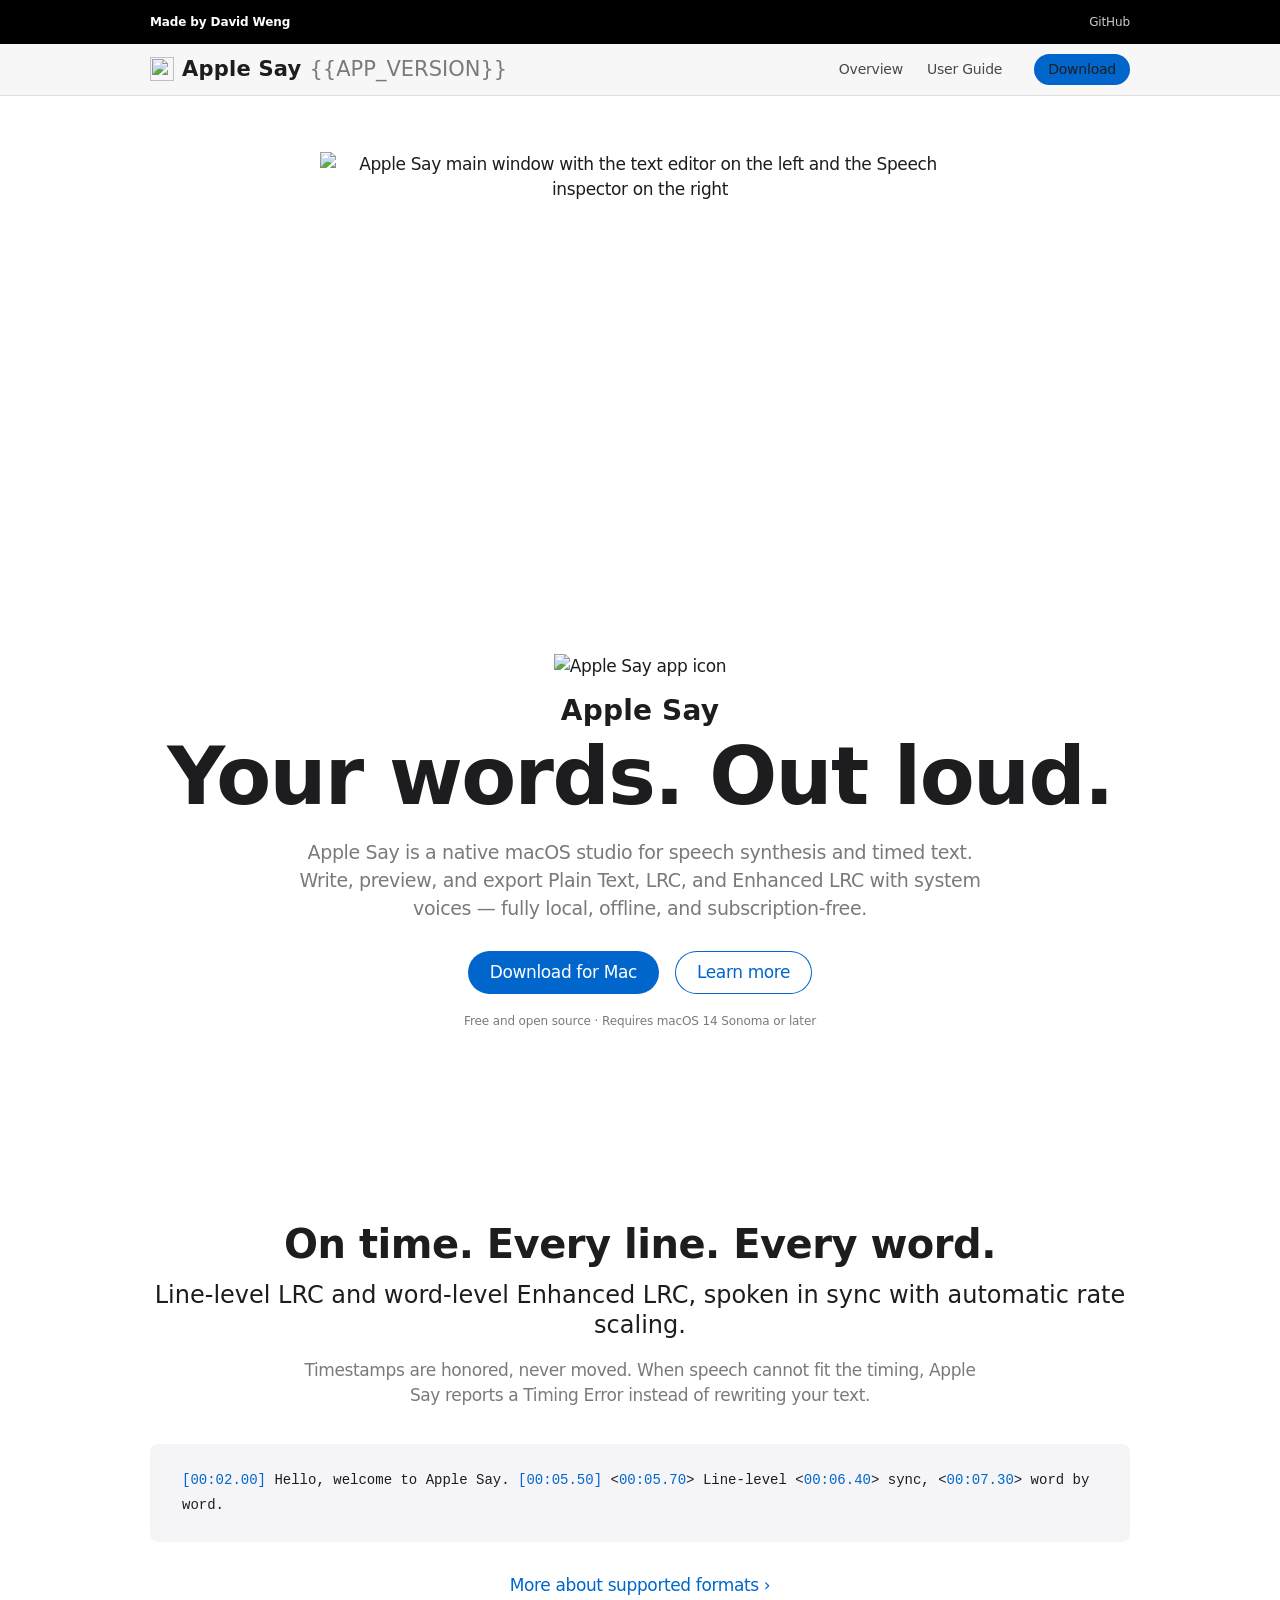
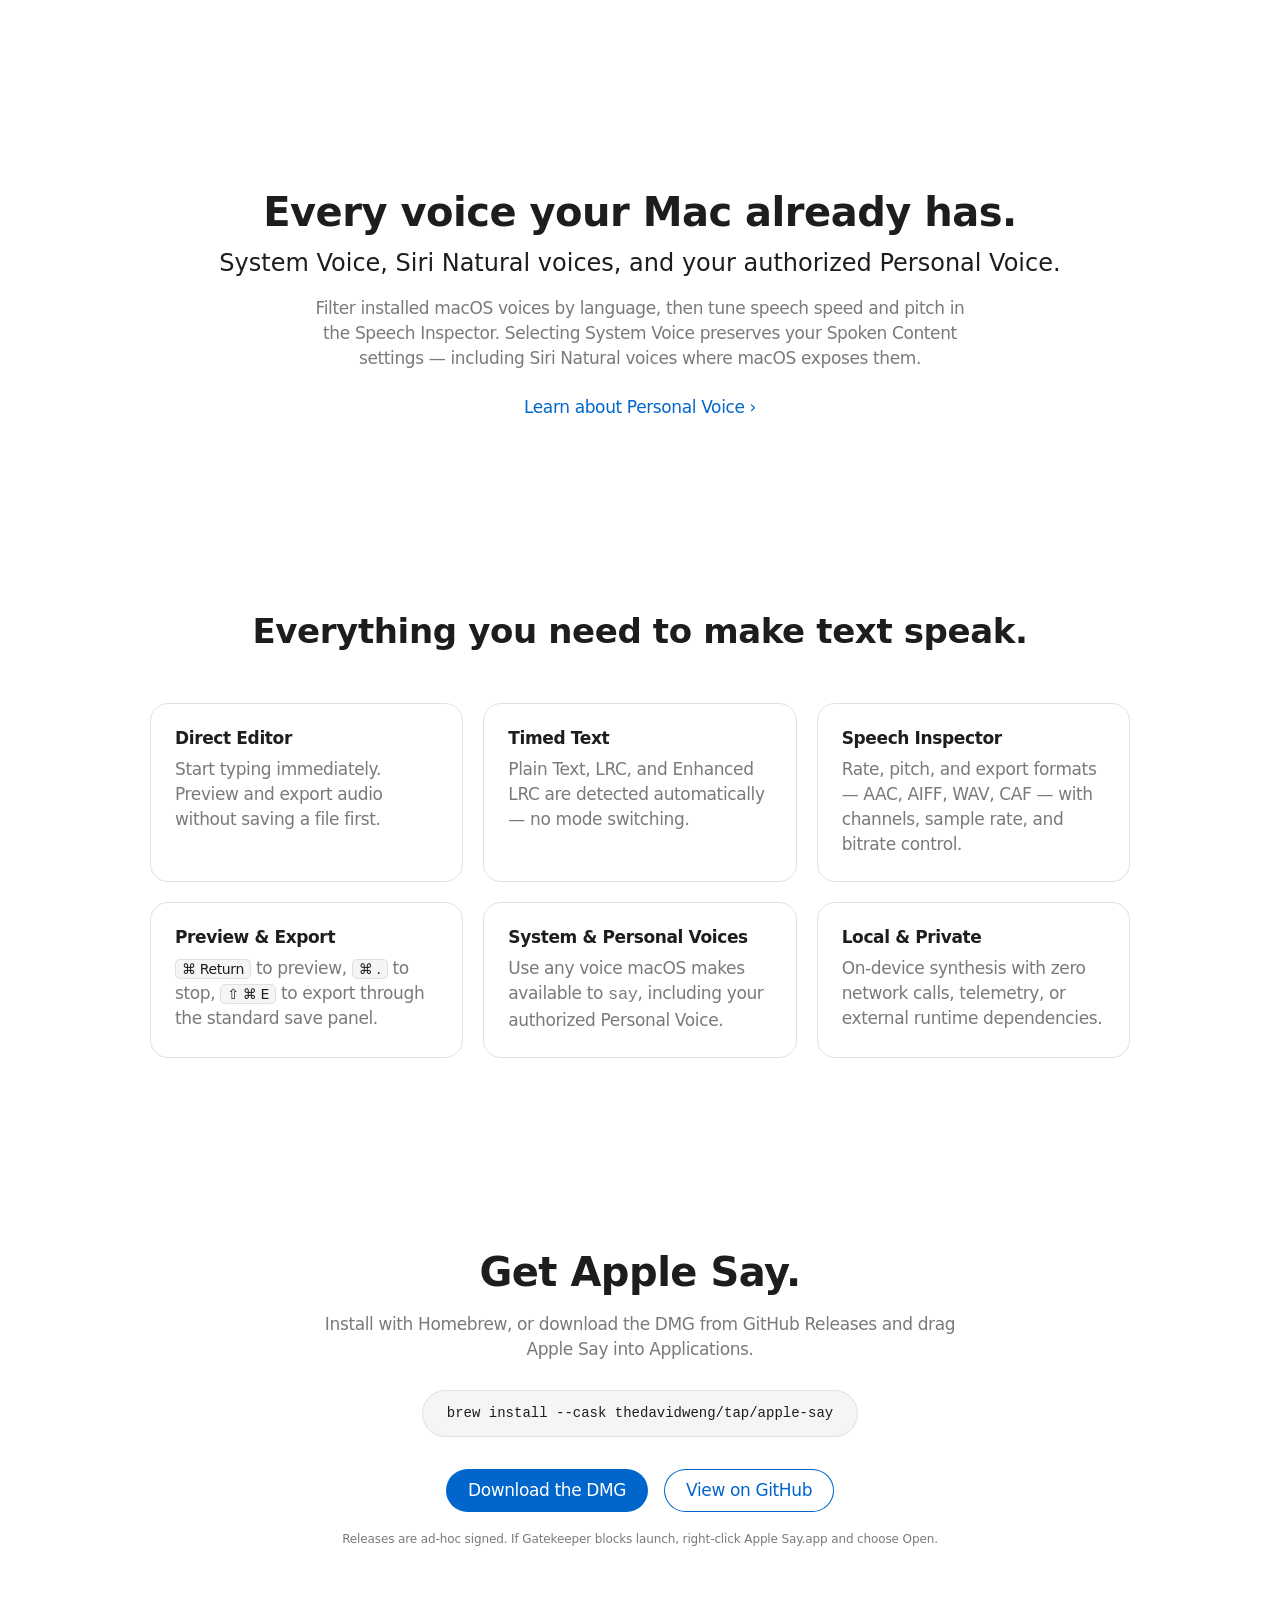
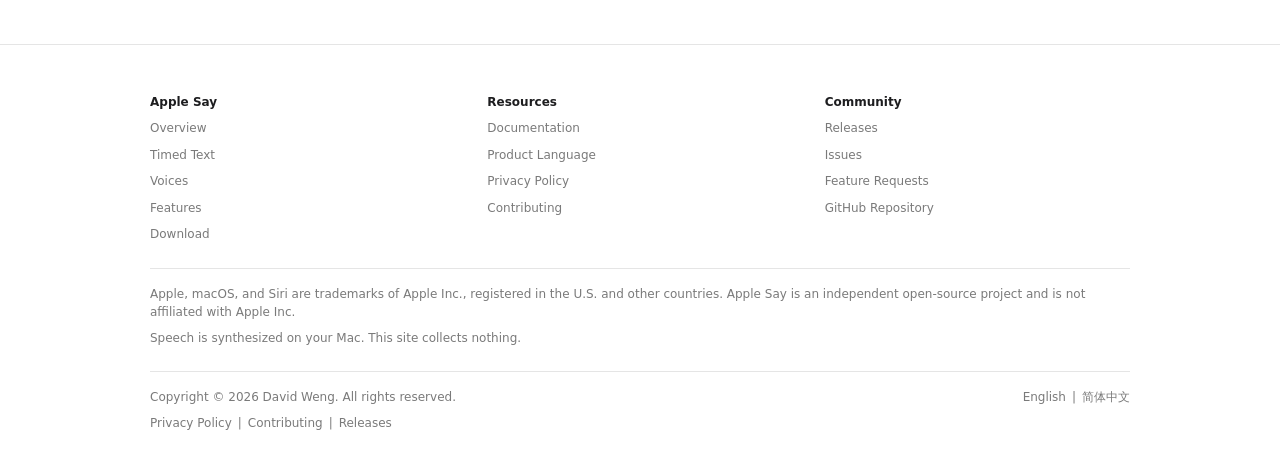
==== site/index.html @ d8e5eadc "docs: refine page title punctuation Use Apple-style hyphens in browser and Open Graph titles.  Co-au" ====
<!DOCTYPE html>
<html lang="en">
<head>
<meta charset="utf-8" />
<meta name="viewport" content="width=device-width, initial-scale=1" />
<title>Apple Say - Your words. Out loud.</title>
<meta name="description" content="Apple Say is a native macOS studio for speech synthesis and timed text. Write, preview, and export Plain Text, LRC, and Enhanced LRC with system voices — fully local, offline, and subscription-free." />
<meta name="color-scheme" content="light dark" />
<link rel="icon" type="image/png" href="assets/favicon.png" />
<link rel="stylesheet" href="assets/site.css" />
<link rel="canonical" href="https://thedavidweng.github.io/apple-say/" />
<link rel="alternate" hreflang="en" href="https://thedavidweng.github.io/apple-say/" />
<link rel="alternate" hreflang="zh-Hans" href="https://thedavidweng.github.io/apple-say/zh/" />
<link rel="alternate" hreflang="x-default" href="https://thedavidweng.github.io/apple-say/" />
<meta property="og:type" content="website" />
<meta property="og:title" content="Apple Say - Your words. Out loud." />
<meta property="og:description" content="A native macOS studio for speech synthesis and timed text. Fully local, offline, and subscription-free." />
<meta property="og:url" content="https://thedavidweng.github.io/apple-say/" />
<meta property="og:image" content="https://thedavidweng.github.io/apple-say/assets/screenshot.webp" />
<meta name="twitter:card" content="summary_large_image" />
</head>
<body>

<!-- Language banner: revealed by site.js when browser language ≠ page language -->
<div id="lang-banner" hidden>
  <p>此页面提供简体中文版本。</p>
  <a id="lang-switch" class="banner-cta" href="zh/">切换到简体中文</a>
  <button id="lang-dismiss" class="banner-close" aria-label="Dismiss language suggestion">✕</button>
</div>

<!-- Global nav -->
<header class="global-nav">
  <div class="wrap">
    <a class="wordmark" href="https://github.com/thedavidweng">Made by David Weng</a>
    <span class="spacer"></span>
    <a href="https://github.com/thedavidweng/apple-say">GitHub</a>
  </div>
</header>

<!-- Sub nav -->
<div class="sub-nav">
  <div class="wrap">
    <a class="name" href="#overview"><img src="assets/icon.webp" width="24" height="24" alt="" />Apple Say <span class="ver">{{APP_VERSION}}</span></a>
    <nav aria-label="Section">
      <a href="#overview">Overview</a>
      <a href="https://github.com/thedavidweng/apple-say#readme">User Guide</a>
      <a class="btn btn-primary btn-sm" href="#download">Download</a>
    </nav>
  </div>
</div>

<!-- Hero -->
<section class="hero" id="overview">
  <img class="hero-shot" src="assets/screenshot.webp" width="2138" height="1544" fetchpriority="high"
       alt="Apple Say main window with the text editor on the left and the Speech inspector on the right" />
  <div class="hero-meta">
    <img class="hero-icon" src="assets/icon.webp" width="128" height="128" alt="Apple Say app icon" />
    <p class="hero-name">Apple Say</p>
    <h1 class="mega">Your words. Out&nbsp;loud.</h1>
    <p class="hero-desc">Apple Say is a native macOS studio for speech synthesis and timed text. Write, preview, and export Plain Text, LRC, and Enhanced LRC with system voices — fully local, offline, and subscription-free.</p>
    <div class="cta-row">
      <a class="btn btn-primary" href="https://github.com/thedavidweng/apple-say/releases/latest">Download for Mac</a>
      <a class="btn btn-ghost" href="https://github.com/thedavidweng/apple-say#readme">Learn more</a>
    </div>
    <p class="fine-print muted">Free and open source · Requires macOS 14 Sonoma or later</p>
  </div>
</section>

<!-- Timed Text -->
<section class="section" id="timed-text">
  <div class="inner">
    <h2 class="display-lg">On time. Every line. Every&nbsp;word.</h2>
    <p class="lead">Line-level LRC and word-level Enhanced LRC, spoken in sync with automatic rate scaling.</p>
    <p class="copy">Timestamps are honored, never moved. When speech cannot fit the timing, Apple Say reports a Timing Error instead of rewriting your text.</p>
    <div class="code-block" aria-label="Enhanced LRC example"><span class="t">[00:02.00]</span> Hello, welcome to Apple Say.
<span class="t">[00:05.50]</span> &lt;<span class="t">00:05.70</span>&gt; Line-level &lt;<span class="t">00:06.40</span>&gt; sync, &lt;<span class="t">00:07.30</span>&gt; word by word.</div>
    <p class="more chevron"><a href="https://github.com/thedavidweng/apple-say#supported-formats">More about supported formats</a></p>
  </div>
</section>

<!-- Voices -->
<section class="section" id="voices">
  <div class="inner">
    <h2 class="display-lg">Every voice your Mac already&nbsp;has.</h2>
    <p class="lead">System Voice, Siri Natural voices, and your authorized Personal Voice.</p>
    <p class="copy">Filter installed macOS voices by language, then tune speech speed and pitch in the Speech Inspector. Selecting System Voice preserves your Spoken Content settings — including Siri Natural voices where macOS exposes them.</p>
    <p class="more chevron"><a href="https://github.com/thedavidweng/apple-say/blob/main/docs/personal-voice.md">Learn about Personal Voice</a></p>
  </div>
</section>

<!-- Features -->
<section class="section" id="features">
  <div class="inner">
    <h2 class="display-md">Everything you need to make text&nbsp;speak.</h2>
    <div class="grid">
      <div class="card">
        <h3>Direct Editor</h3>
        <p>Start typing immediately. Preview and export audio without saving a file first.</p>
      </div>
      <div class="card">
        <h3>Timed Text</h3>
        <p>Plain Text, LRC, and Enhanced LRC are detected automatically — no mode switching.</p>
      </div>
      <div class="card">
        <h3>Speech Inspector</h3>
        <p>Rate, pitch, and export formats — AAC, AIFF, WAV, CAF — with channels, sample rate, and bitrate control.</p>
      </div>
      <div class="card">
        <h3>Preview &amp; Export</h3>
        <p><kbd>⌘ Return</kbd> to preview, <kbd>⌘ .</kbd> to stop, <kbd>⇧ ⌘ E</kbd> to export through the standard save panel.</p>
      </div>
      <div class="card">
        <h3>System &amp; Personal Voices</h3>
        <p>Use any voice macOS makes available to <span style="font-family:var(--font-mono)">say</span>, including your authorized Personal Voice.</p>
      </div>
      <div class="card">
        <h3>Local &amp; Private</h3>
        <p>On-device synthesis with zero network calls, telemetry, or external runtime dependencies.</p>
      </div>
    </div>
  </div>
</section>

<!-- Download -->
<section class="section" id="download">
  <div class="inner">
    <h2 class="display-lg">Get Apple Say.</h2>
    <p class="copy">Install with Homebrew, or download the DMG from GitHub Releases and drag Apple Say into Applications.</p>
    <p><code class="brew">brew install --cask thedavidweng/tap/apple-say</code></p>
    <div class="cta-row" style="margin-top:32px">
      <a class="btn btn-primary" href="https://github.com/thedavidweng/apple-say/releases/latest">Download the DMG</a>
      <a class="btn btn-ghost" href="https://github.com/thedavidweng/apple-say">View on GitHub</a>
    </div>
    <p class="fine-print muted" style="margin-top:18px">Releases are ad-hoc signed. If Gatekeeper blocks launch, right-click Apple Say.app and choose Open.</p>
  </div>
</section>

<!-- Footer -->
<footer>
  <div class="cols">
    <div>
      <h4>Apple Say</h4>
      <ul>
        <li><a href="#overview">Overview</a></li>
        <li><a href="#timed-text">Timed Text</a></li>
        <li><a href="#voices">Voices</a></li>
        <li><a href="#features">Features</a></li>
        <li><a href="#download">Download</a></li>
      </ul>
    </div>
    <div>
      <h4>Resources</h4>
      <ul>
        <li><a href="https://github.com/thedavidweng/apple-say#readme">Documentation</a></li>
        <li><a href="https://github.com/thedavidweng/apple-say/blob/main/CONTEXT.md">Product Language</a></li>
        <li><a href="https://github.com/thedavidweng/apple-say/blob/main/PRIVACY.md">Privacy Policy</a></li>
        <li><a href="https://github.com/thedavidweng/apple-say/blob/main/CONTRIBUTING.md">Contributing</a></li>
      </ul>
    </div>
    <div>
      <h4>Community</h4>
      <ul>
        <li><a href="https://github.com/thedavidweng/apple-say/releases">Releases</a></li>
        <li><a href="https://github.com/thedavidweng/apple-say/issues">Issues</a></li>
        <li><a href="https://github.com/thedavidweng/apple-say/issues/new">Feature Requests</a></li>
        <li><a href="https://github.com/thedavidweng/apple-say">GitHub Repository</a></li>
      </ul>
    </div>
  </div>
  <div class="meta">
    <p>Apple, macOS, and Siri are trademarks of Apple Inc., registered in the U.S. and other countries. Apple Say is an independent open-source project and is not affiliated with Apple Inc.</p>
    <p>Speech is synthesized on your Mac. This site collects nothing.</p>
  </div>
  <div class="bottom">
    <div>
      <p>Copyright © 2026 David Weng. All rights reserved.</p>
      <p class="pipe"><a href="https://github.com/thedavidweng/apple-say/blob/main/PRIVACY.md">Privacy Policy</a>&ensp;|&ensp;<a href="https://github.com/thedavidweng/apple-say/blob/main/CONTRIBUTING.md">Contributing</a>&ensp;|&ensp;<a href="https://github.com/thedavidweng/apple-say/releases">Releases</a></p>
    </div>
    <p class="locale">English&ensp;|&ensp;<a href="zh/">简体中文</a></p>
  </div>
</footer>

<script src="assets/site.js"></script>
</body>
</html>
---- site/assets/site.css ----
/* ——— Apple Say site — tokens from design.md, semantic vars flip with color scheme ——— */
:root {
  --blue: #0066cc;
  --blue-focus: #0071e3;
  --bg: #ffffff;
  --fg: #1d1d1f;
  --fg-secondary: #7a7a7a;
  --link: #0066cc;
  --hairline: rgba(0, 0, 0, 0.1);
  --card-bg: #ffffff;
  --card-border: #e0e0e0;
  --code-bg: #f5f5f7;
  --code-fg: #1d1d1f;
  --code-accent: #0066cc;
  --chip-bg: #f5f5f7;
  --chip-border: rgba(0, 0, 0, 0.08);
  --subnav-bg: rgba(245, 245, 247, 0.8);
  --kbd-bg: #f5f5f7;
  --font-display: "SF Pro Display", system-ui, -apple-system, BlinkMacSystemFont, sans-serif;
  --font-text: "SF Pro Text", system-ui, -apple-system, BlinkMacSystemFont, sans-serif;
  --font-mono: ui-monospace, "SF Mono", Menlo, monospace;
  color-scheme: light;
}
@media (prefers-color-scheme: dark) {
  :root {
    --bg: #000000;
    --fg: #ffffff;
    --fg-secondary: #cccccc;
    --link: #2997ff;
    --hairline: rgba(255, 255, 255, 0.2);
    --card-bg: #1d1d1f;
    --card-border: rgba(255, 255, 255, 0.12);
    --code-bg: #1d1d1f;
    --code-fg: #f5f5f7;
    --code-accent: #2997ff;
    --chip-bg: #1d1d1f;
    --chip-border: rgba(255, 255, 255, 0.16);
    --subnav-bg: rgba(0, 0, 0, 0.7);
    --kbd-bg: #333336;
    color-scheme: dark;
  }
}

* { margin: 0; padding: 0; box-sizing: border-box; }
html { scroll-behavior: smooth; }
body {
  font-family: var(--font-text);
  font-size: 17px; font-weight: 400; line-height: 1.47; letter-spacing: -0.374px;
  color: var(--fg);
  background: var(--bg);
  -webkit-font-smoothing: antialiased;
}
section { scroll-margin-top: 52px; }
html[lang="zh-Hans"] body, html[lang="zh-Hans"] h1, html[lang="zh-Hans"] h2,
html[lang="zh-Hans"] .hero-name, html[lang="zh-Hans"] .mega { letter-spacing: 0; }

/* ——— Language banner (always light, like apple.com region banner) ——— */
#lang-banner {
  background: #f5f5f7; color: #1d1d1f;
  font-size: 14px; line-height: 1.43; letter-spacing: -0.224px;
  padding: 12px 24px;
  display: flex; align-items: center; justify-content: center; gap: 20px; flex-wrap: wrap;
}
#lang-banner[hidden] { display: none; }
#lang-banner p { text-align: center; }
#lang-banner .banner-cta {
  background: var(--blue); color: #fff; text-decoration: none;
  border-radius: 9999px; padding: 6px 14px;
  font-size: 14px; line-height: 1.29; white-space: nowrap;
}
#lang-banner .banner-cta:active { transform: scale(0.95); }
#lang-banner .banner-close {
  border: none; background: none; cursor: pointer; color: #1d1d1f;
  font-size: 17px; line-height: 1; padding: 8px;
}

/* ——— Global nav (always black, as on apple.com) ——— */
.global-nav { background: #000000; height: 44px; display: flex; align-items: center; }
.global-nav .wrap {
  width: 100%; max-width: 1024px; margin: 0 auto; padding: 0 22px;
  display: flex; align-items: center; gap: 32px;
}
.global-nav a {
  color: #ffffff; opacity: 0.8; text-decoration: none;
  font-size: 12px; font-weight: 400; line-height: 1; letter-spacing: -0.12px;
}
.global-nav a:hover { opacity: 1; }
.global-nav .wordmark { opacity: 1; font-weight: 600; }
.global-nav .spacer { flex: 1; }

/* ——— Sub nav (frosted) ——— */
.sub-nav {
  position: sticky; top: 0; z-index: 10;
  height: 52px; display: flex; align-items: center;
  background: var(--subnav-bg);
  -webkit-backdrop-filter: saturate(180%) blur(20px);
  backdrop-filter: saturate(180%) blur(20px);
  border-bottom: 1px solid var(--hairline);
}
.sub-nav .wrap {
  width: 100%; max-width: 1024px; margin: 0 auto; padding: 0 22px;
  display: flex; align-items: center; gap: 24px;
}
.sub-nav .name {
  color: var(--fg); text-decoration: none;
  display: inline-flex; align-items: center; gap: 8px;
  font-family: var(--font-display);
  font-size: 21px; font-weight: 600; line-height: 1.19; letter-spacing: 0.231px;
}
.sub-nav .name img { width: 24px; height: 24px; display: block; }
.sub-nav .name .ver { color: var(--fg-secondary); font-weight: 400; letter-spacing: 0; }
html[lang="zh-Hans"] .sub-nav .name { letter-spacing: 0; }
.sub-nav nav { display: flex; gap: 24px; margin-left: auto; align-items: center; }
.sub-nav nav a {
  color: var(--fg); opacity: 0.8; text-decoration: none;
  font-size: 14px; font-weight: 400; line-height: 1.29; letter-spacing: -0.224px;
}
.sub-nav nav a:hover { opacity: 1; }
.sub-nav .btn { margin-left: 8px; opacity: 1; }

/* ——— Buttons & links ——— */
.btn {
  display: inline-block; text-decoration: none; cursor: pointer;
  border: none; border-radius: 9999px; padding: 11px 22px;
  font-size: 17px; font-weight: 400; line-height: 1.24; letter-spacing: -0.374px;
}
.btn:active { transform: scale(0.95); }
.btn:focus-visible, a:focus-visible, button:focus-visible {
  outline: 2px solid var(--blue-focus); outline-offset: 3px;
}
.btn-primary { background: var(--blue); color: #ffffff; }
.btn-ghost { background: transparent; color: var(--link); box-shadow: inset 0 0 0 1px var(--link); }
.btn-sm { padding: 6px 14px; font-size: 14px; line-height: 1.29; letter-spacing: -0.224px; }
.cta-row { display: flex; gap: 16px; justify-content: center; flex-wrap: wrap; }

a { color: var(--link); text-decoration: none; }
a:hover { text-decoration: underline; }
.chevron a::after { content: " ›"; }

/* ——— Sections: one canvas per color scheme, whitespace is the divider ——— */
.section { padding: 96px 24px; text-align: center; }
.section > .inner { max-width: 980px; margin: 0 auto; }
.section .copy { max-width: 680px; margin: 18px auto 0; color: var(--fg-secondary); }
.section .more { margin-top: 24px; }
.section .cta-row { margin-top: 28px; }
.muted { color: var(--fg-secondary); }
.fine-print { font-size: 12px; font-weight: 400; line-height: 1.5; letter-spacing: -0.12px; }

.display-lg {
  font-family: var(--font-display);
  font-size: 40px; font-weight: 600; line-height: 1.1; letter-spacing: -0.5px;
}
.display-md {
  font-family: var(--font-display);
  font-size: 34px; font-weight: 600; line-height: 1.15; letter-spacing: -0.374px;
}
.lead {
  font-family: var(--font-display);
  font-size: 24px; font-weight: 400; line-height: 1.25; letter-spacing: 0;
  margin-top: 14px;
}

/* ——— Hero: floating screenshot, icon, name, mega headline ——— */
.hero { padding: 56px 24px 96px; text-align: center; overflow: clip; }
.hero-shot {
  display: block; margin: 0 auto; width: 100%; height: auto; max-width: 640px;
  /* alpha window capture floats directly on the canvas — no frame, no CSS shadow */
  /* on load, the shot starts near full-screen and settles to its resting size */
  animation: hero-shrink 1.8s cubic-bezier(0.28, 0.11, 0.32, 1) 0.1s both;
}
@keyframes hero-shrink {
  from { max-width: 1440px; }
  to { max-width: 640px; }
}
.hero-meta { animation: hero-fade 0.9s ease-out 0.55s both; }
@keyframes hero-fade {
  from { opacity: 0; transform: translateY(14px); }
  to { opacity: 1; transform: none; }
}
@media (prefers-reduced-motion: reduce) {
  html { scroll-behavior: auto; }
  .hero-shot, .hero-meta { animation: none; }
}
.hero-icon { width: 64px; height: 64px; margin-top: 40px; }
.hero-name {
  font-family: var(--font-display);
  font-size: 28px; font-weight: 600; line-height: 1.14; letter-spacing: 0.196px;
  margin-top: 16px;
}
.mega {
  font-family: var(--font-display);
  font-size: clamp(44px, 7.5vw, 80px); font-weight: 600; line-height: 1.05; letter-spacing: -0.02em;
  margin-top: 8px;
}
.hero-desc {
  max-width: 700px; margin: 20px auto 0;
  font-size: 19px; line-height: 1.47; color: var(--fg-secondary);
}
.hero .cta-row { margin-top: 28px; }
.hero .fine-print { margin-top: 18px; }

/* ——— Code sample ——— */
.code-block {
  display: inline-block; margin-top: 36px; text-align: left;
  background: var(--code-bg); border-radius: 8px; padding: 24px 32px;
  color: var(--code-fg); font-family: var(--font-mono); font-size: 14px; line-height: 1.8;
  letter-spacing: 0; overflow-x: auto; max-width: 100%;
}
.code-block .t { color: var(--code-accent); }

/* ——— Brew command capsule ——— */
.brew {
  display: inline-block; margin: 28px auto 0;
  background: var(--chip-bg); border: 1px solid var(--chip-border);
  border-radius: 9999px; padding: 12px 24px;
  font-family: var(--font-mono); font-size: 14px; letter-spacing: 0; color: var(--fg);
  user-select: all; -webkit-user-select: all;
}

/* ——— Feature grid ——— */
.grid {
  max-width: 1024px; margin: 52px auto 0;
  display: grid; grid-template-columns: repeat(3, 1fr); gap: 20px;
  text-align: left;
}
.card {
  background: var(--card-bg); border: 1px solid var(--card-border);
  border-radius: 18px; padding: 24px;
}
.card h3 { font-size: 17px; font-weight: 600; line-height: 1.24; letter-spacing: -0.374px; }
html[lang="zh-Hans"] .card h3 { letter-spacing: 0; }
.card p { margin-top: 8px; color: var(--fg-secondary); }
.card kbd {
  font-family: var(--font-text); font-size: 14px; color: var(--fg);
  background: var(--kbd-bg); border: 1px solid var(--card-border);
  border-radius: 5px; padding: 1px 6px; white-space: nowrap;
}

/* ——— Footer (apple.com software-page style: 12px, tight, hairlines) ——— */
footer { border-top: 1px solid var(--hairline); padding: 48px 24px 40px; font-size: 12px; }
footer .cols {
  max-width: 980px; margin: 0 auto;
  display: grid; grid-template-columns: repeat(3, 1fr); gap: 32px;
}
footer h4 { font-size: 12px; font-weight: 600; line-height: 1.5; letter-spacing: 0; color: var(--fg); }
footer ul { list-style: none; margin-top: 4px; }
footer li { margin-top: 8px; }
footer li a { color: var(--fg-secondary); text-decoration: none; font-size: 12px; line-height: 1.5; letter-spacing: 0; }
footer li a:hover { color: var(--fg); text-decoration: underline; }
footer .meta, footer .bottom {
  max-width: 980px; margin: 24px auto 0; padding-top: 16px;
  border-top: 1px solid var(--hairline);
  font-size: 12px; line-height: 1.5; letter-spacing: 0; color: var(--fg-secondary);
}
footer .meta p + p { margin-top: 8px; }
footer .bottom { display: flex; justify-content: space-between; align-items: flex-start; gap: 16px 32px; flex-wrap: wrap; }
footer .bottom .pipe { margin-top: 8px; }
footer .bottom a { color: var(--fg-secondary); text-decoration: none; }
footer .bottom a:hover { color: var(--fg); text-decoration: underline; }
footer .locale { white-space: nowrap; }

/* ——— Responsive ——— */
@media (max-width: 1068px) {
  .display-lg { font-size: 34px; }
  .grid { grid-template-columns: repeat(2, 1fr); }
}
@media (max-width: 833px) {
  .global-nav .navlinks { display: none; }
  .sub-nav nav a:not(.btn) { display: none; }
  .section { padding: 72px 24px; }
  .hero { padding: 48px 20px 72px; }
  .hero-icon { margin-top: 32px; }
}
@media (max-width: 640px) {
  .display-lg { font-size: 30px; }
  .display-md { font-size: 28px; }
  .lead { font-size: 20px; }
  .hero-name { font-size: 22px; }
  .hero-desc { font-size: 17px; }
  .grid { grid-template-columns: 1fr; }
  .section { padding: 56px 20px; }
  footer .cols { grid-template-columns: 1fr; gap: 24px; }
}
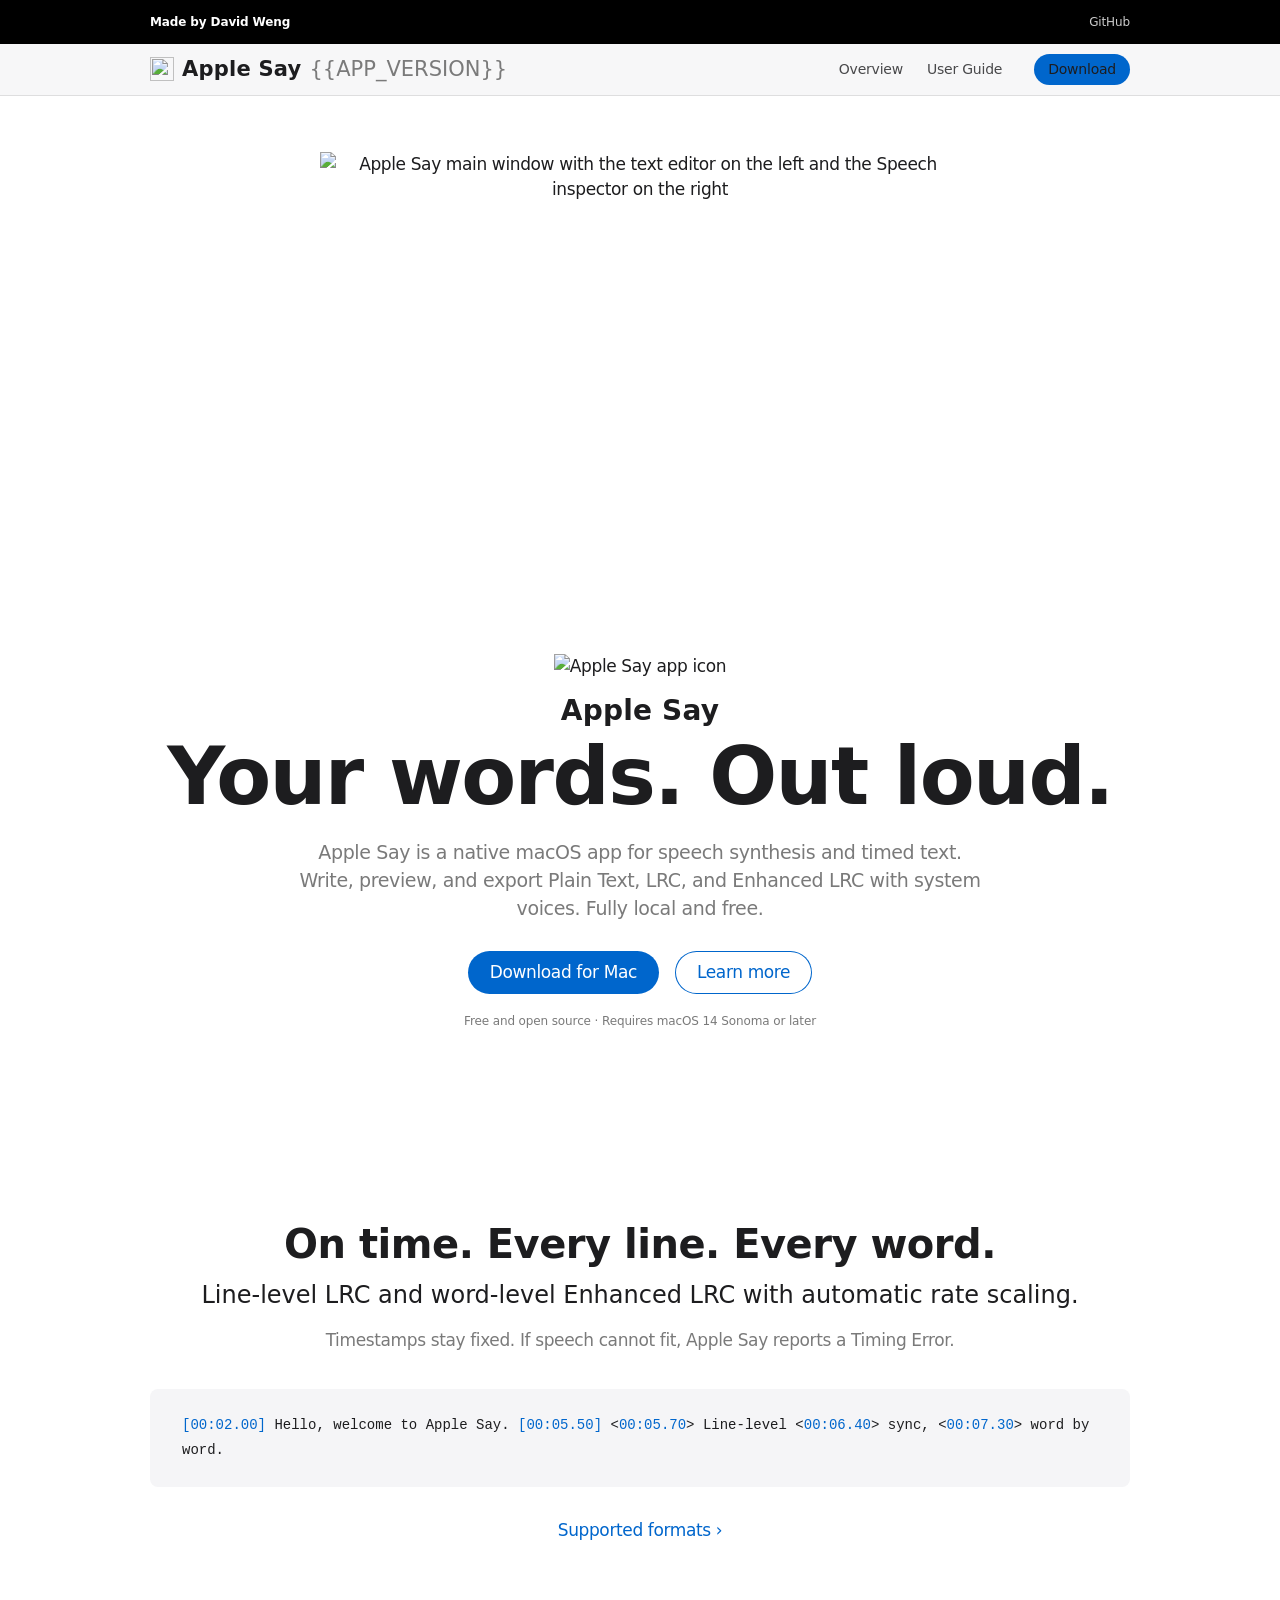
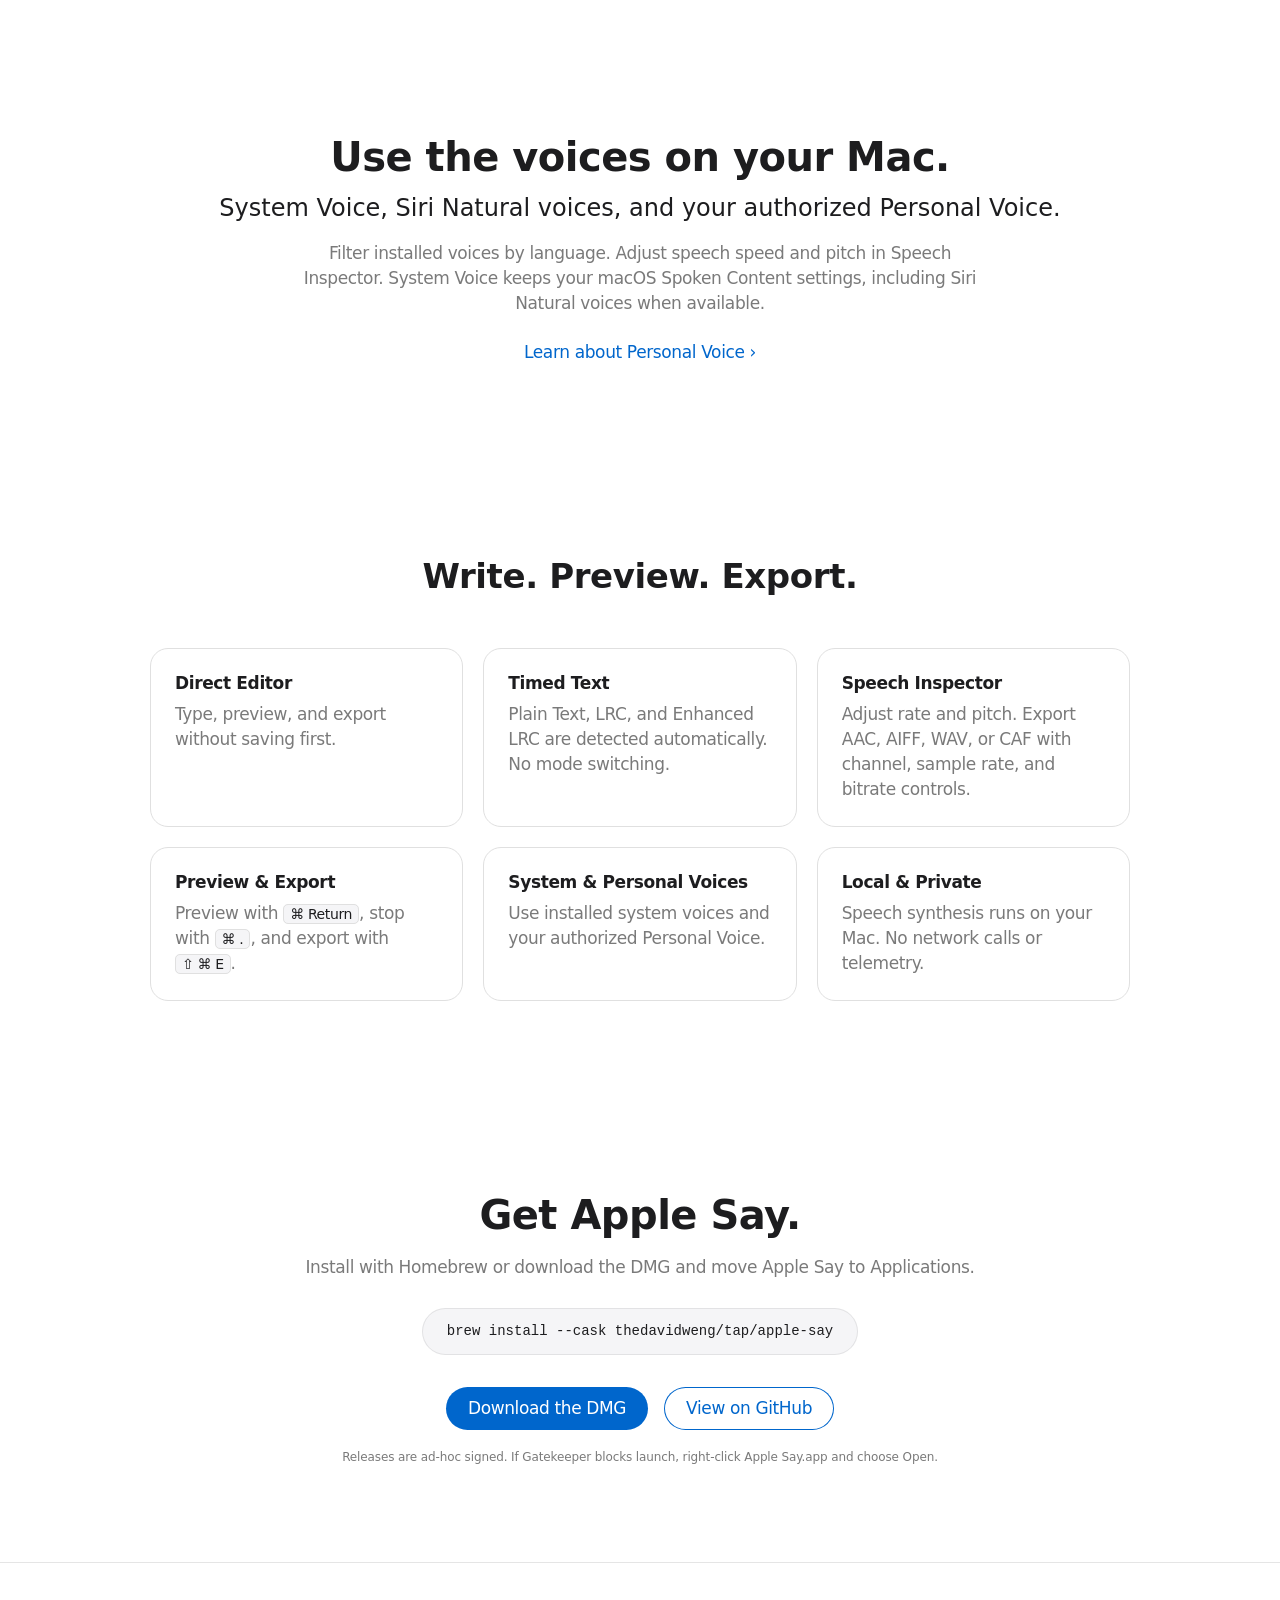
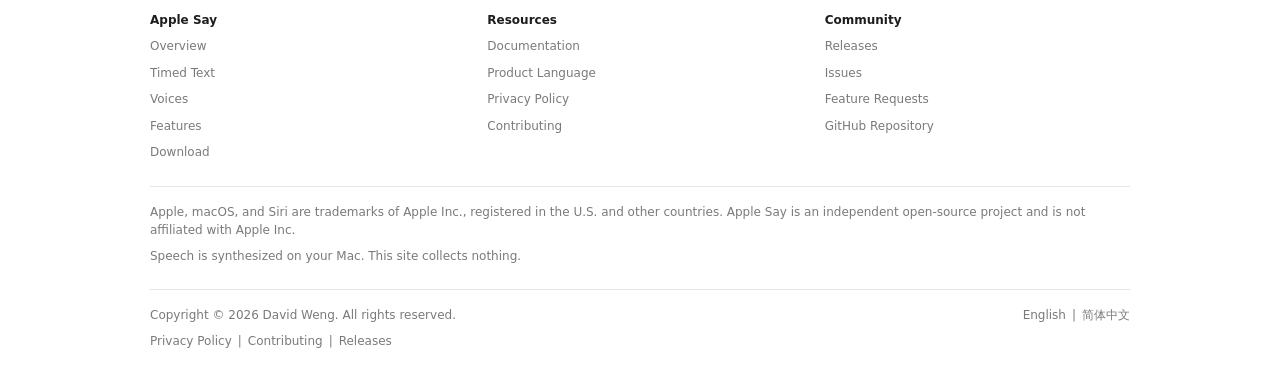
==== commit 651b1fff: "Refine website copy and social sharing metadata" ====
--- a/site/index.html
+++ b/site/index.html
@@ -4,7 +4,7 @@
 <meta charset="utf-8" />
 <meta name="viewport" content="width=device-width, initial-scale=1" />
 <title>Apple Say - Your words. Out loud.</title>
-<meta name="description" content="Apple Say is a native macOS studio for speech synthesis and timed text. Write, preview, and export Plain Text, LRC, and Enhanced LRC with system voices — fully local, offline, and subscription-free." />
+<meta name="description" content="Apple Say is a native macOS app for speech synthesis and timed text. Write, preview, and export Plain Text, LRC, and Enhanced LRC with system voices. Fully local and free." />
 <meta name="color-scheme" content="light dark" />
 <link rel="icon" type="image/png" href="assets/favicon.png" />
 <link rel="stylesheet" href="assets/site.css" />
@@ -13,11 +13,17 @@
 <link rel="alternate" hreflang="zh-Hans" href="https://thedavidweng.github.io/apple-say/zh/" />
 <link rel="alternate" hreflang="x-default" href="https://thedavidweng.github.io/apple-say/" />
 <meta property="og:type" content="website" />
-<meta property="og:title" content="Apple Say - Your words. Out loud." />
-<meta property="og:description" content="A native macOS studio for speech synthesis and timed text. Fully local, offline, and subscription-free." />
+<meta property="og:title" content="Apple Say" />
 <meta property="og:url" content="https://thedavidweng.github.io/apple-say/" />
-<meta property="og:image" content="https://thedavidweng.github.io/apple-say/assets/screenshot.webp" />
+<meta property="og:image" content="https://thedavidweng.github.io/apple-say/assets/og-image.jpg" />
+<meta property="og:image:type" content="image/jpeg" />
+<meta property="og:image:width" content="1672" />
+<meta property="og:image:height" content="941" />
+<meta property="og:image:alt" content="Apple Say running on a MacBook and iPad" />
 <meta name="twitter:card" content="summary_large_image" />
+<meta name="twitter:title" content="Apple Say" />
+<meta name="twitter:image" content="https://thedavidweng.github.io/apple-say/assets/og-image.jpg" />
+<meta name="twitter:image:alt" content="Apple Say running on a MacBook and iPad" />
 </head>
 <body>
 
@@ -57,7 +63,7 @@
     <img class="hero-icon" src="assets/icon.webp" width="128" height="128" alt="Apple Say app icon" />
     <p class="hero-name">Apple Say</p>
     <h1 class="mega">Your words. Out&nbsp;loud.</h1>
-    <p class="hero-desc">Apple Say is a native macOS studio for speech synthesis and timed text. Write, preview, and export Plain Text, LRC, and Enhanced LRC with system voices — fully local, offline, and subscription-free.</p>
+    <p class="hero-desc">Apple Say is a native macOS app for speech synthesis and timed text. Write, preview, and export Plain Text, LRC, and Enhanced LRC with system voices. Fully local and free.</p>
     <div class="cta-row">
       <a class="btn btn-primary" href="https://github.com/thedavidweng/apple-say/releases/latest">Download for Mac</a>
       <a class="btn btn-ghost" href="https://github.com/thedavidweng/apple-say#readme">Learn more</a>
@@ -70,20 +76,20 @@
 <section class="section" id="timed-text">
   <div class="inner">
     <h2 class="display-lg">On time. Every line. Every&nbsp;word.</h2>
-    <p class="lead">Line-level LRC and word-level Enhanced LRC, spoken in sync with automatic rate scaling.</p>
-    <p class="copy">Timestamps are honored, never moved. When speech cannot fit the timing, Apple Say reports a Timing Error instead of rewriting your text.</p>
+    <p class="lead">Line-level LRC and word-level Enhanced LRC with automatic rate scaling.</p>
+    <p class="copy">Timestamps stay fixed. If speech cannot fit, Apple Say reports a Timing Error.</p>
     <div class="code-block" aria-label="Enhanced LRC example"><span class="t">[00:02.00]</span> Hello, welcome to Apple Say.
 <span class="t">[00:05.50]</span> &lt;<span class="t">00:05.70</span>&gt; Line-level &lt;<span class="t">00:06.40</span>&gt; sync, &lt;<span class="t">00:07.30</span>&gt; word by word.</div>
-    <p class="more chevron"><a href="https://github.com/thedavidweng/apple-say#supported-formats">More about supported formats</a></p>
+    <p class="more chevron"><a href="https://github.com/thedavidweng/apple-say#supported-formats">Supported formats</a></p>
   </div>
 </section>
 
 <!-- Voices -->
 <section class="section" id="voices">
   <div class="inner">
-    <h2 class="display-lg">Every voice your Mac already&nbsp;has.</h2>
+    <h2 class="display-lg">Use the voices on your Mac.</h2>
     <p class="lead">System Voice, Siri Natural voices, and your authorized Personal Voice.</p>
-    <p class="copy">Filter installed macOS voices by language, then tune speech speed and pitch in the Speech Inspector. Selecting System Voice preserves your Spoken Content settings — including Siri Natural voices where macOS exposes them.</p>
+    <p class="copy">Filter installed voices by language. Adjust speech speed and pitch in Speech Inspector. System Voice keeps your macOS Spoken Content settings, including Siri Natural voices when available.</p>
     <p class="more chevron"><a href="https://github.com/thedavidweng/apple-say/blob/main/docs/personal-voice.md">Learn about Personal Voice</a></p>
   </div>
 </section>
@@ -91,31 +97,31 @@
 <!-- Features -->
 <section class="section" id="features">
   <div class="inner">
-    <h2 class="display-md">Everything you need to make text&nbsp;speak.</h2>
+    <h2 class="display-md">Write. Preview. Export.</h2>
     <div class="grid">
       <div class="card">
         <h3>Direct Editor</h3>
-        <p>Start typing immediately. Preview and export audio without saving a file first.</p>
+        <p>Type, preview, and export without saving first.</p>
       </div>
       <div class="card">
         <h3>Timed Text</h3>
-        <p>Plain Text, LRC, and Enhanced LRC are detected automatically — no mode switching.</p>
+        <p>Plain Text, LRC, and Enhanced LRC are detected automatically. No mode switching.</p>
       </div>
       <div class="card">
         <h3>Speech Inspector</h3>
-        <p>Rate, pitch, and export formats — AAC, AIFF, WAV, CAF — with channels, sample rate, and bitrate control.</p>
+        <p>Adjust rate and pitch. Export AAC, AIFF, WAV, or CAF with channel, sample rate, and bitrate controls.</p>
       </div>
       <div class="card">
         <h3>Preview &amp; Export</h3>
-        <p><kbd>⌘ Return</kbd> to preview, <kbd>⌘ .</kbd> to stop, <kbd>⇧ ⌘ E</kbd> to export through the standard save panel.</p>
+        <p>Preview with <kbd>⌘ Return</kbd>, stop with <kbd>⌘ .</kbd>, and export with <kbd>⇧ ⌘ E</kbd>.</p>
       </div>
       <div class="card">
         <h3>System &amp; Personal Voices</h3>
-        <p>Use any voice macOS makes available to <span style="font-family:var(--font-mono)">say</span>, including your authorized Personal Voice.</p>
+        <p>Use installed system voices and your authorized Personal Voice.</p>
       </div>
       <div class="card">
         <h3>Local &amp; Private</h3>
-        <p>On-device synthesis with zero network calls, telemetry, or external runtime dependencies.</p>
+        <p>Speech synthesis runs on your Mac. No network calls or telemetry.</p>
       </div>
     </div>
   </div>
@@ -125,7 +131,7 @@
 <section class="section" id="download">
   <div class="inner">
     <h2 class="display-lg">Get Apple Say.</h2>
-    <p class="copy">Install with Homebrew, or download the DMG from GitHub Releases and drag Apple Say into Applications.</p>
+    <p class="copy">Install with Homebrew or download the DMG and move Apple Say to Applications.</p>
     <p><code class="brew">brew install --cask thedavidweng/tap/apple-say</code></p>
     <div class="cta-row" style="margin-top:32px">
       <a class="btn btn-primary" href="https://github.com/thedavidweng/apple-say/releases/latest">Download the DMG</a>
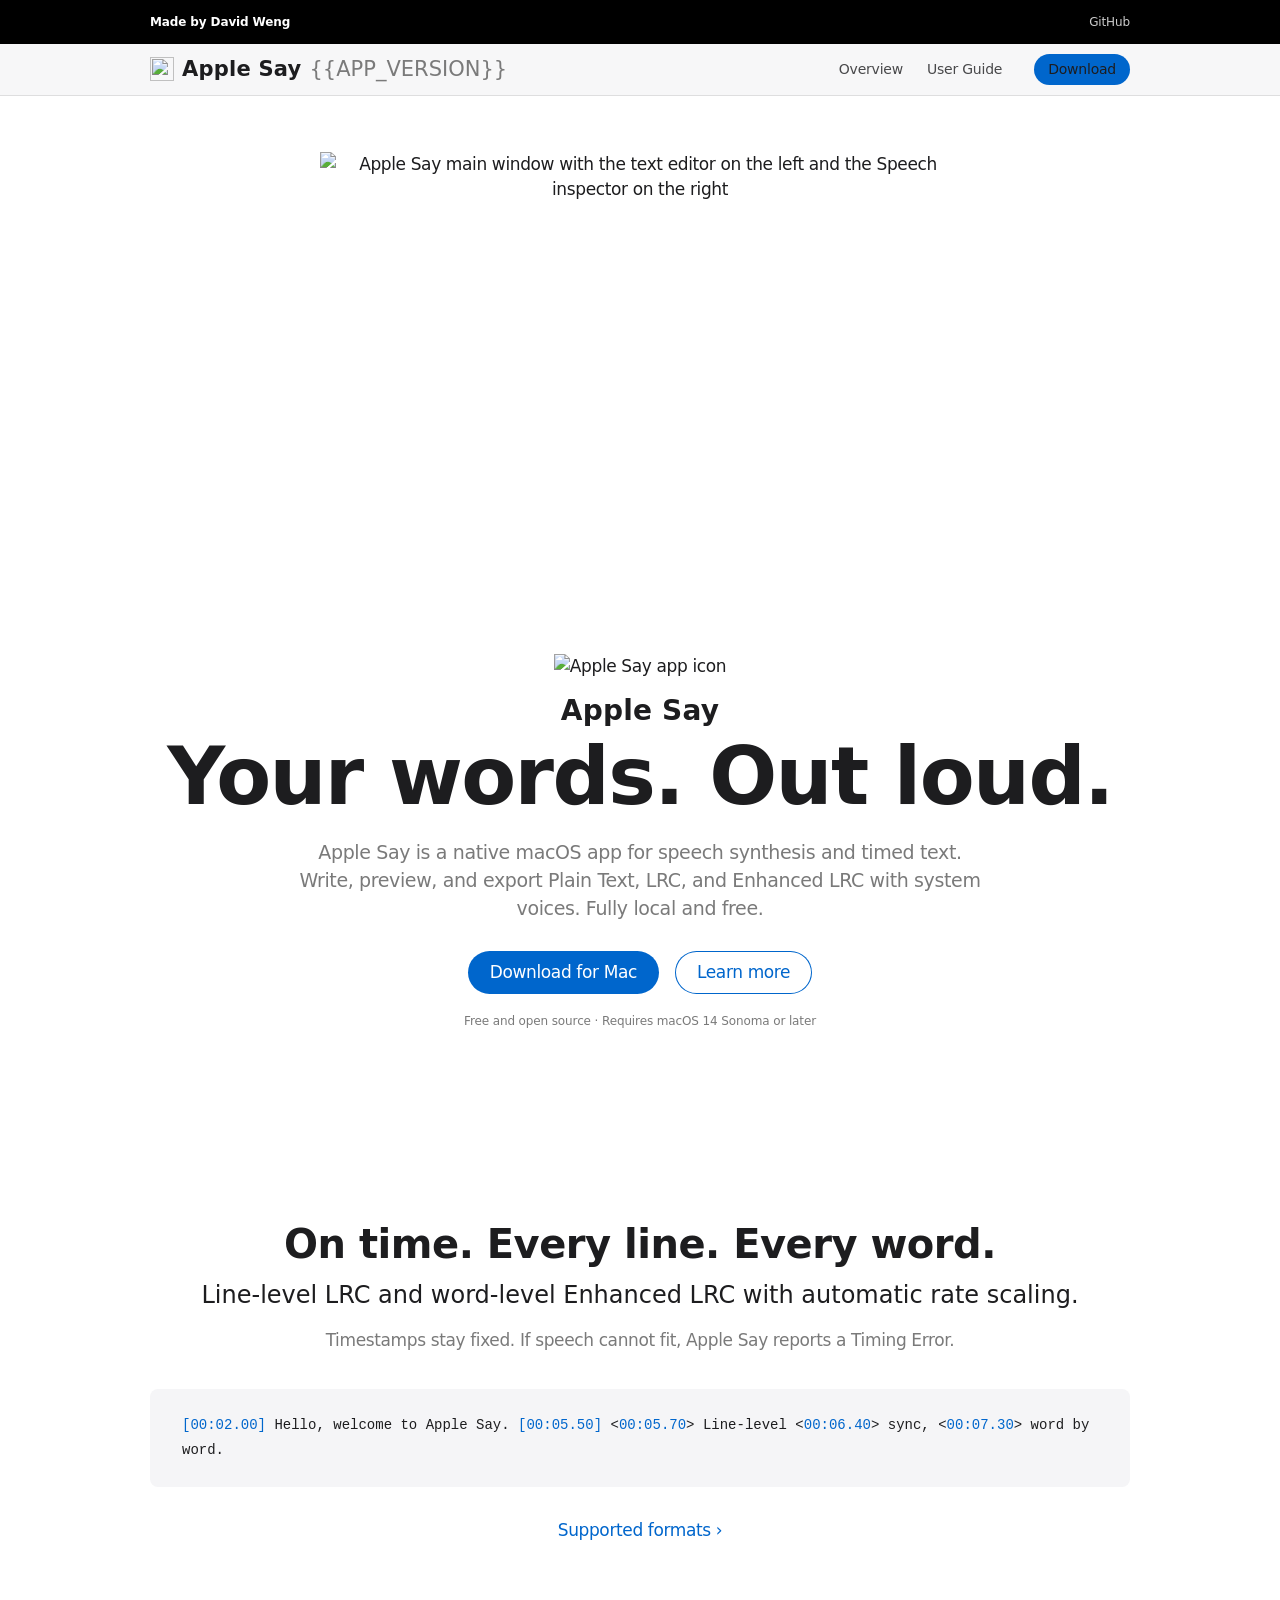
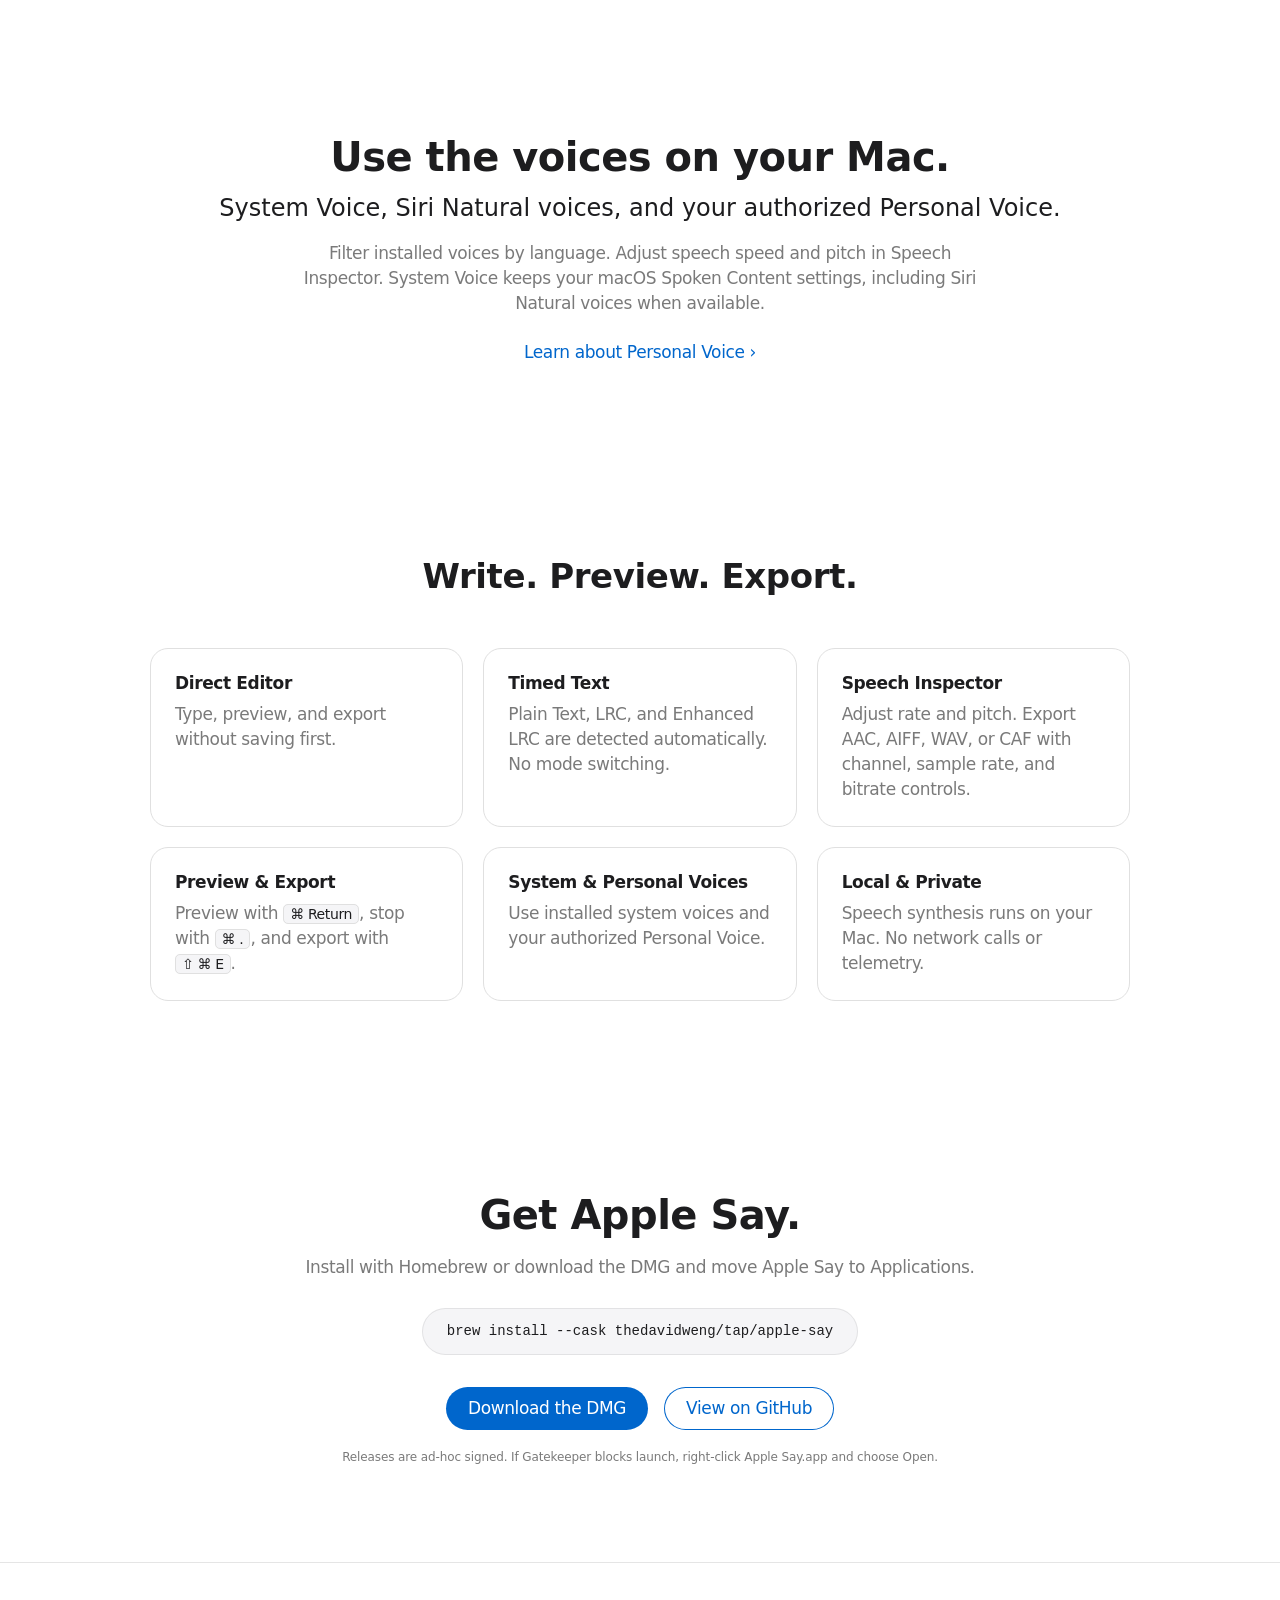
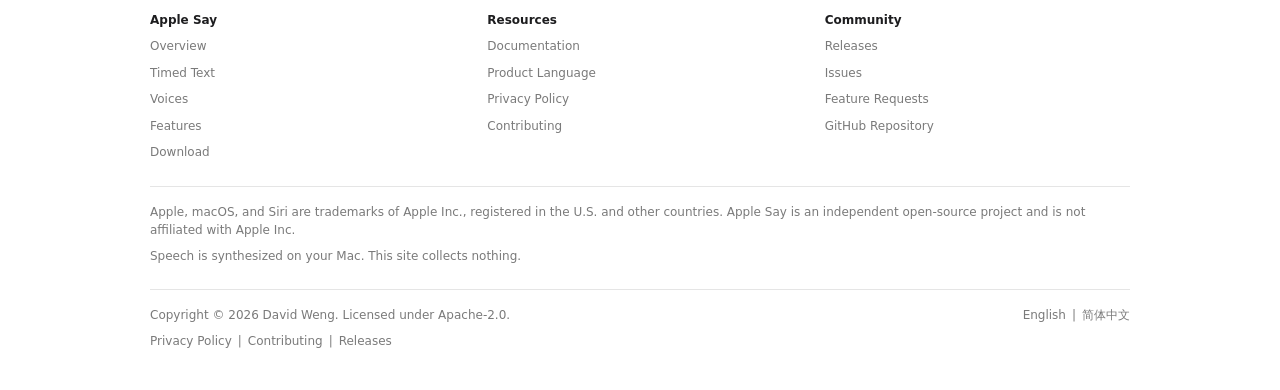
==== commit 99a7457f: "chore: license under Apache-2.0" ====
--- a/site/index.html
+++ b/site/index.html
@@ -179,7 +179,7 @@
   </div>
   <div class="bottom">
     <div>
-      <p>Copyright © 2026 David Weng. All rights reserved.</p>
+      <p>Copyright © 2026 David Weng. Licensed under <a href="https://github.com/thedavidweng/apple-say/blob/main/LICENSE">Apache-2.0</a>.</p>
       <p class="pipe"><a href="https://github.com/thedavidweng/apple-say/blob/main/PRIVACY.md">Privacy Policy</a>&ensp;|&ensp;<a href="https://github.com/thedavidweng/apple-say/blob/main/CONTRIBUTING.md">Contributing</a>&ensp;|&ensp;<a href="https://github.com/thedavidweng/apple-say/releases">Releases</a></p>
     </div>
     <p class="locale">English&ensp;|&ensp;<a href="zh/">简体中文</a></p>
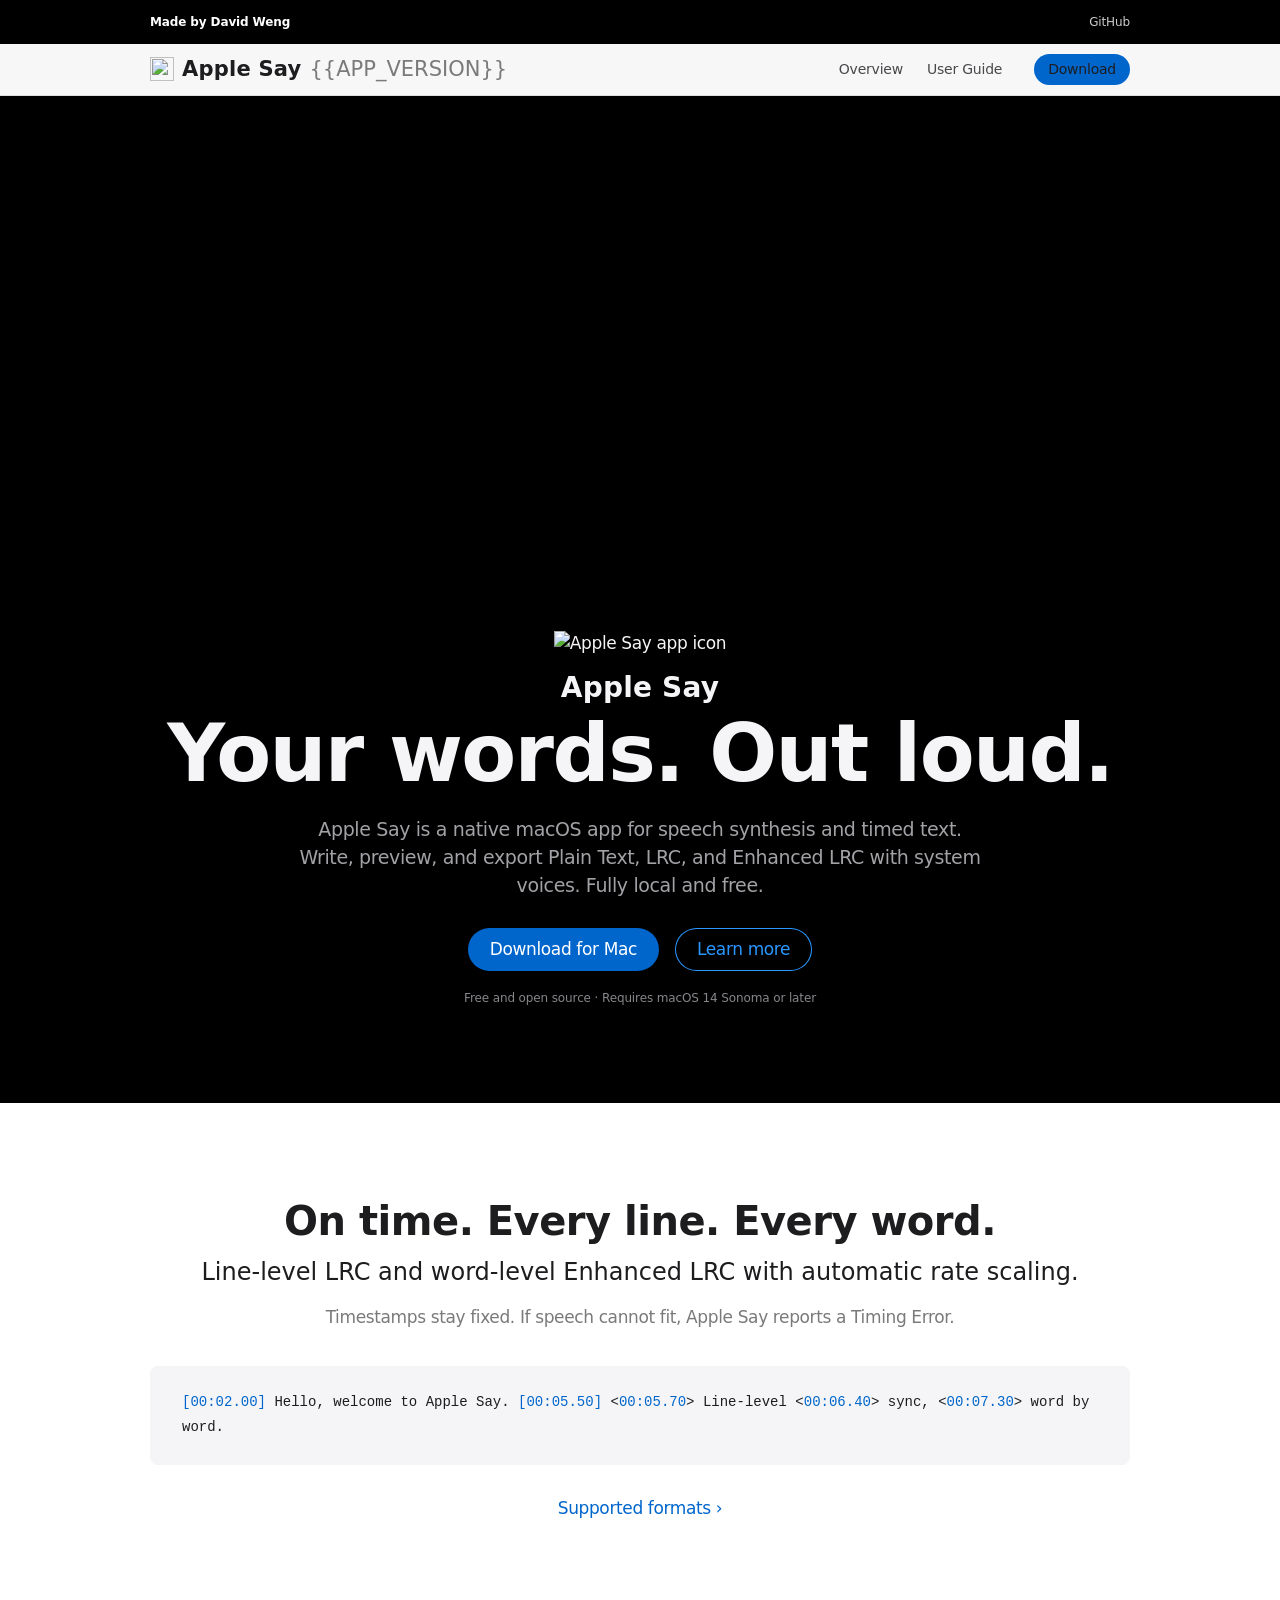
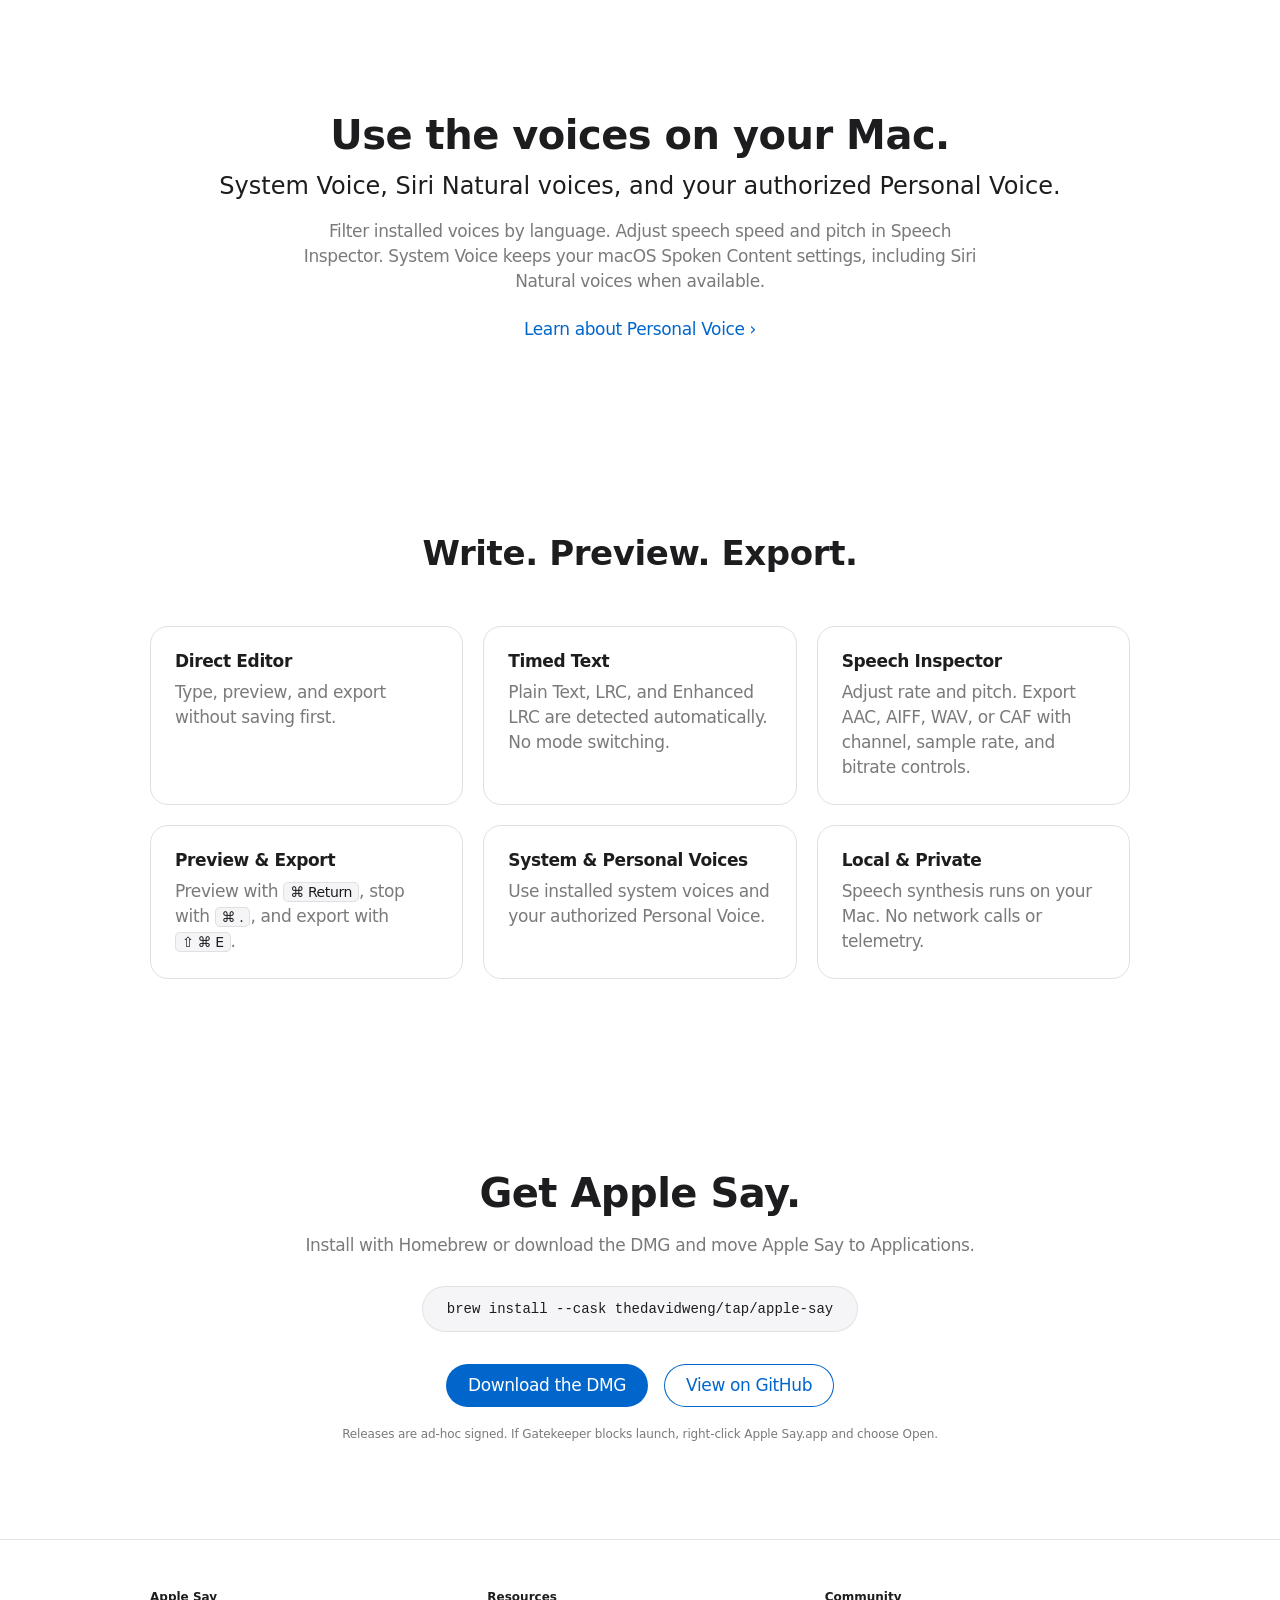
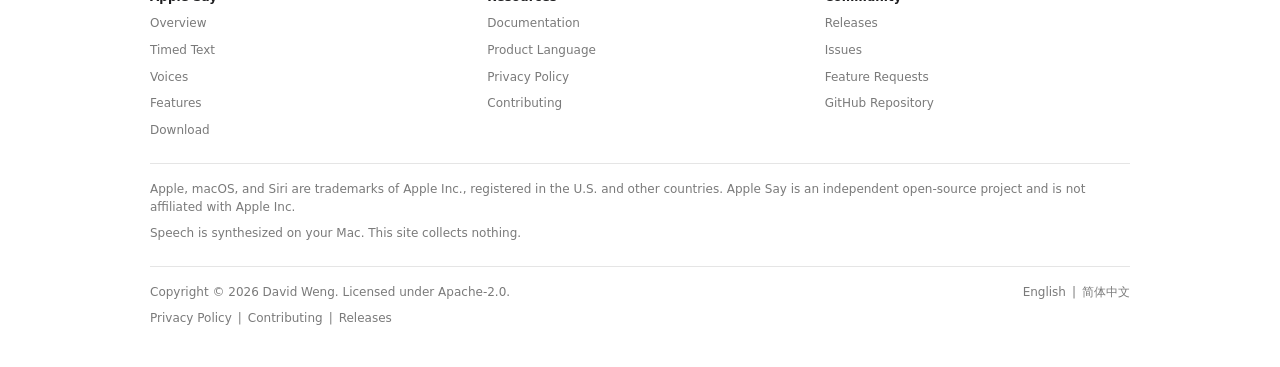
==== commit 5e933b81: "docs(site): replace the hero shrink with a spoken-line intro The editor's line lights up word by wor" ====
--- a/site/index.html
+++ b/site/index.html
@@ -3,6 +3,7 @@
 <head>
 <meta charset="utf-8" />
 <meta name="viewport" content="width=device-width, initial-scale=1" />
+<script>document.documentElement.classList.add("js");</script>
 <title>Apple Say - Your words. Out loud.</title>
 <meta name="description" content="Apple Say is a native macOS app for speech synthesis and timed text. Write, preview, and export Plain Text, LRC, and Enhanced LRC with system voices. Fully local and free." />
 <meta name="color-scheme" content="light dark" />
@@ -57,8 +58,15 @@
 
 <!-- Hero -->
 <section class="hero" id="overview">
-  <img class="hero-shot" src="assets/screenshot.webp" width="2138" height="1544" fetchpriority="high"
-       alt="Apple Say main window with the text editor on the left and the Speech inspector on the right" />
+  <div class="hero-stage-wrap">
+    <div class="hero-camera">
+      <div class="hero-stage">
+        <img class="hero-shot" src="assets/screenshot.webp" onerror="this.remove()" width="2138" height="1544" fetchpriority="high"
+             alt="Apple Say main window with the text editor on the left and the Speech inspector on the right" />
+        <div class="hero-sheen" aria-hidden="true"></div>
+      </div>
+    </div>
+  </div>
   <div class="hero-meta">
     <img class="hero-icon" src="assets/icon.webp" width="128" height="128" alt="Apple Say app icon" />
     <p class="hero-name">Apple Say</p>
@@ -70,6 +78,7 @@
     </div>
     <p class="fine-print muted">Free and open source · Requires macOS 14 Sonoma or later</p>
   </div>
+  <button class="hero-replay" type="button" hidden aria-label="Replay animation" title="Replay animation"><svg width="16" height="16" viewBox="0 0 16 16" aria-hidden="true"><path d="M13 8a5 5 0 1 1-1.46-3.54M13 2.5v2.5h-2.5" fill="none" stroke="currentColor" stroke-width="1.6" stroke-linecap="round" stroke-linejoin="round"/></svg></button>
 </section>
 
 <!-- Timed Text -->
--- a/site/assets/site.css
+++ b/site/assets/site.css
@@ -160,28 +160,81 @@
   margin-top: 14px;
 }
 
-/* ——— Hero: floating screenshot, icon, name, mega headline ——— */
-.hero { padding: 56px 24px 96px; text-align: center; overflow: clip; }
-.hero-shot {
-  display: block; margin: 0 auto; width: 100%; height: auto; max-width: 640px;
-  /* alpha window capture floats directly on the canvas — no frame, no CSS shadow */
-  /* on load, the shot starts near full-screen and settles to its resting size */
-  animation: hero-shrink 1.8s cubic-bezier(0.28, 0.11, 0.32, 1) 0.1s both;
-}
-@keyframes hero-shrink {
-  from { max-width: 1440px; }
-  to { max-width: 640px; }
-}
-.hero-meta { animation: hero-fade 0.9s ease-out 0.55s both; }
-@keyframes hero-fade {
-  from { opacity: 0; transform: translateY(14px); }
-  to { opacity: 1; transform: none; }
+/* ——— Hero: a dark stage in both schemes, matching the dark-mode capture ——— */
+.hero {
+  --fg: #f5f5f7; --fg-secondary: #a1a1a6; --link: #2997ff;
+  position: relative; overflow: clip;
+  padding: 40px 24px 96px; text-align: center;
+  background: #000000; color: var(--fg); color-scheme: dark;
+}
+.hero .muted { color: #86868b; }
+/* The stage keeps the capture's aspect ratio, and the intro line is placed in
+   percentages of it so it lands exactly on the captured editor text. */
+.hero-stage-wrap {
+  width: min(1080px, 100%, max(560px, (100svh - 380px) * 1.385));
+  margin: 0 auto; perspective: 1800px;
+}
+/* The camera pivots on the editor line so its close-up keeps the line centered. */
+.hero-camera { transform-style: preserve-3d; transform-origin: 19.2% 17.8%; }
+.hero-stage { position: relative; aspect-ratio: 2138 / 1544; container-type: inline-size; }
+/* alpha window capture floats directly on the canvas — no frame, no CSS shadow */
+.hero-shot { position: absolute; inset: 0; width: 100%; height: 100%; }
+.hero-sheen {
+  position: absolute; inset: 4.92% 5.24% 9.59%;
+  border-radius: 3.2cqw; overflow: hidden; pointer-events: none; opacity: 0;
+}
+.hero-sheen::after {
+  content: ""; position: absolute; inset: -20% -60%;
+  background: linear-gradient(105deg, transparent 40%, rgba(255, 255, 255, 0.14) 50%, transparent 60%);
+  transform: translateX(-60%);
+}
+/* Intro: the editor's line is spoken word by word over a live waveform. It is
+   laid out at twice the capture's 2138px width and scaled down by site.js
+   (--k), because small font sizes switch SF to wider text metrics. */
+.hero-line {
+  position: absolute; left: 7.153%; top: 13.56%;
+  font-family: system-ui, sans-serif; font-size: 67.25px; font-weight: 500;
+  line-height: 1.2; letter-spacing: 0; white-space: nowrap;
+  color: #ffffff; opacity: 0; transform-origin: 0 0; transform: scale(var(--k));
+}
+.hero-line .w { display: inline-block; color: rgba(255, 255, 255, 0.3); }
+.hero-wave {
+  position: absolute; left: 7.25%; width: 23.95%; top: 17.4%; height: 5.6%;
+  display: flex; align-items: center; justify-content: space-between; opacity: 0;
+}
+.hero-wave i {
+  width: 0.16cqw; height: 100%; border-radius: 0.08cqw;
+  background: var(--c); box-shadow: 0 0 0.4cqw var(--c); transform: scaleY(0.06);
+}
+.hero-ping {
+  position: absolute; left: 80.31%; top: 8.29%; width: 7cqw; height: 7cqw;
+  margin: -3.5cqw 0 0 -3.5cqw; border-radius: 50%; opacity: 0; pointer-events: none;
+  background: radial-gradient(closest-side, rgba(41, 151, 255, 0.55), rgba(191, 90, 242, 0.25) 60%, transparent);
+  box-shadow: 0 0 0 0.3cqw #2997ff, 0 0 3cqw 0.6cqw rgba(41, 151, 255, 0.6);
+}
+.hero-replay {
+  position: absolute; right: 24px; bottom: 24px; width: 36px; height: 36px;
+  display: grid; place-items: center; border: none; border-radius: 50%; cursor: pointer;
+  background: rgba(255, 255, 255, 0.14); color: #f5f5f7;
+}
+.hero-replay[hidden] { display: none; }
+.hero-replay:hover { background: rgba(255, 255, 255, 0.22); }
+/* Until site.js plays the intro, the shot and copy wait offstage. */
+.js .hero:not(.is-done) .hero-shot, .js .hero:not(.is-done) .hero-meta > * { opacity: 0; }
+@supports (animation-timeline: view()) {
+  .hero-stage-wrap {
+    animation: hero-recede linear both;
+    animation-timeline: view(); animation-range: exit 0% exit 80%;
+  }
+  @keyframes hero-recede { to { transform: scale(0.9) translateY(-4%); opacity: 0.35; } }
 }
 @media (prefers-reduced-motion: reduce) {
   html { scroll-behavior: auto; }
-  .hero-shot, .hero-meta { animation: none; }
-}
-.hero-icon { width: 64px; height: 64px; margin-top: 40px; }
+  .js .hero:not(.is-done) .hero-shot, .js .hero:not(.is-done) .hero-meta > * { opacity: 1; }
+  .hero-stage-wrap { animation: none; }
+}
+.hero-meta { margin-top: -2%; }
+.hero-icon { width: 64px; height: 64px; }
 .hero-name {
   font-family: var(--font-display);
   font-size: 28px; font-weight: 600; line-height: 1.14; letter-spacing: 0.196px;
@@ -268,8 +321,7 @@
   .global-nav .navlinks { display: none; }
   .sub-nav nav a:not(.btn) { display: none; }
   .section { padding: 72px 24px; }
-  .hero { padding: 48px 20px 72px; }
-  .hero-icon { margin-top: 32px; }
+  .hero { padding: 32px 20px 72px; }
 }
 @media (max-width: 640px) {
   .display-lg { font-size: 30px; }
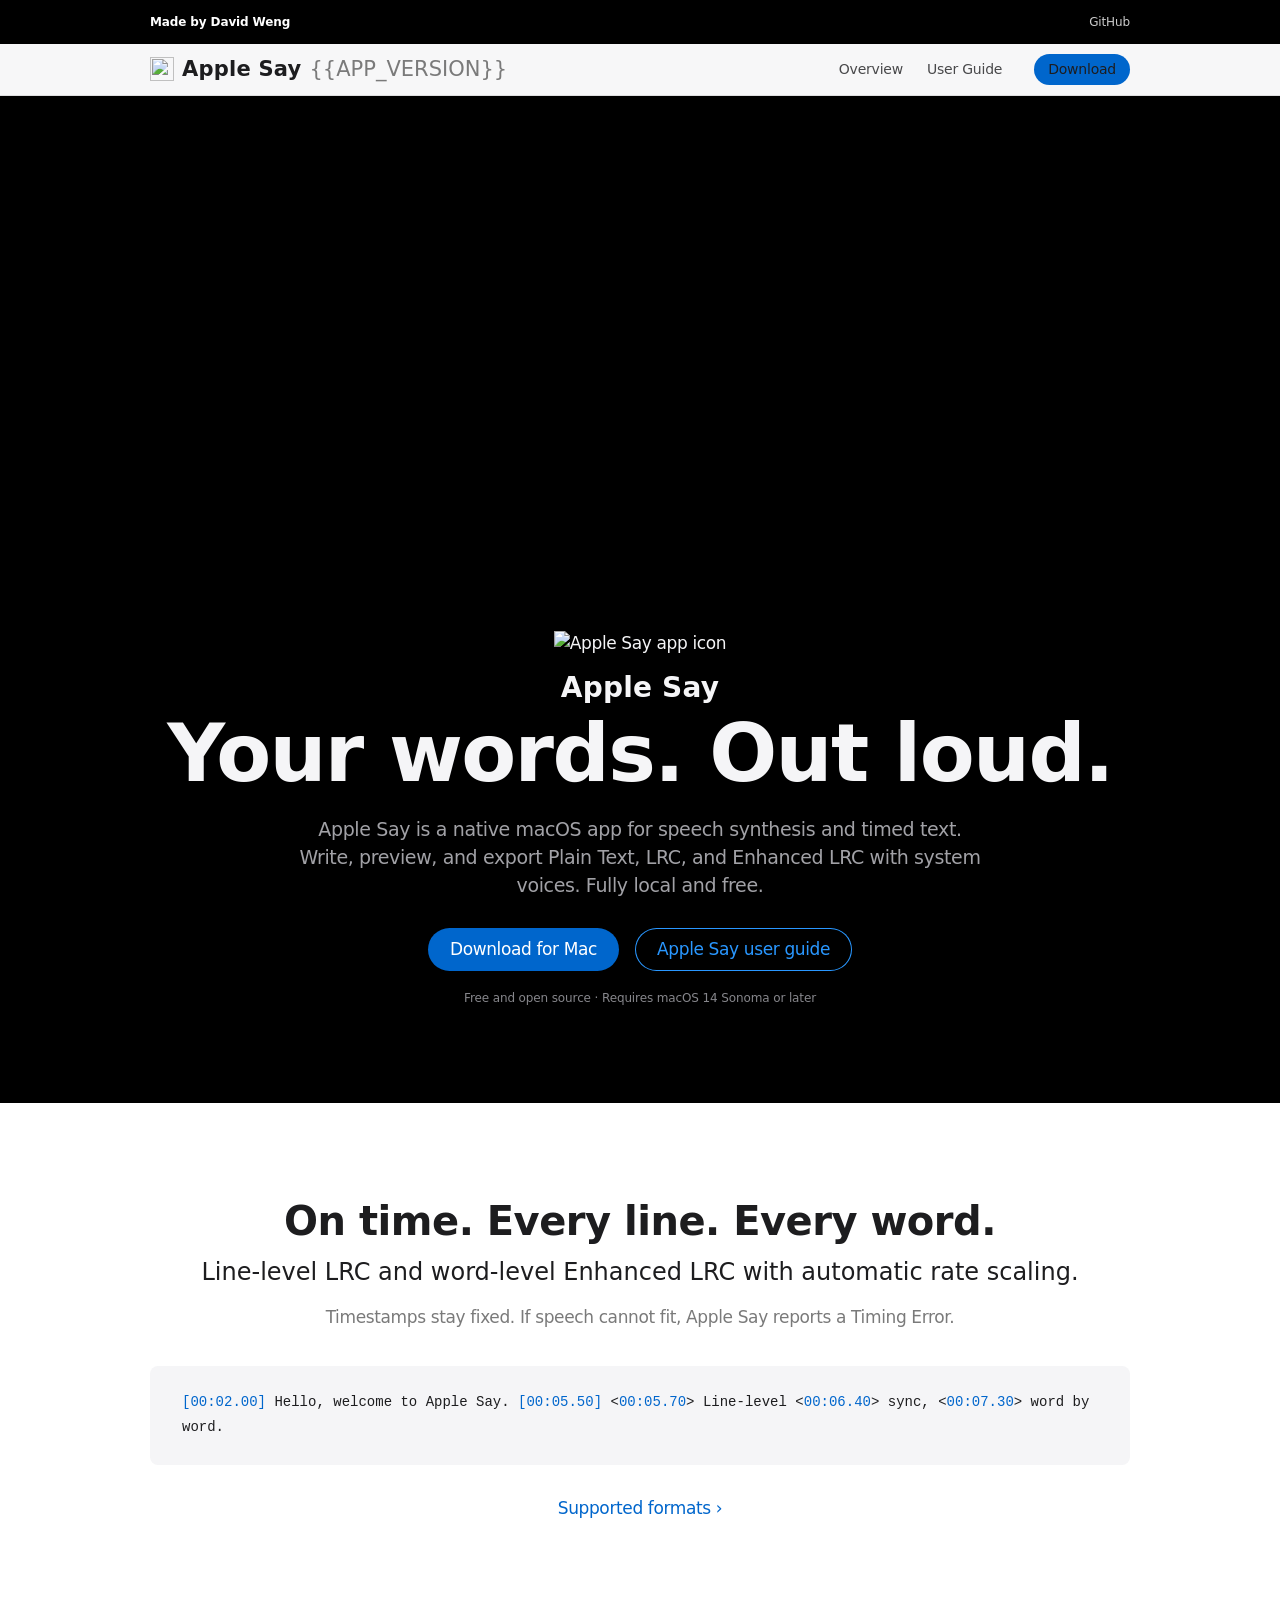
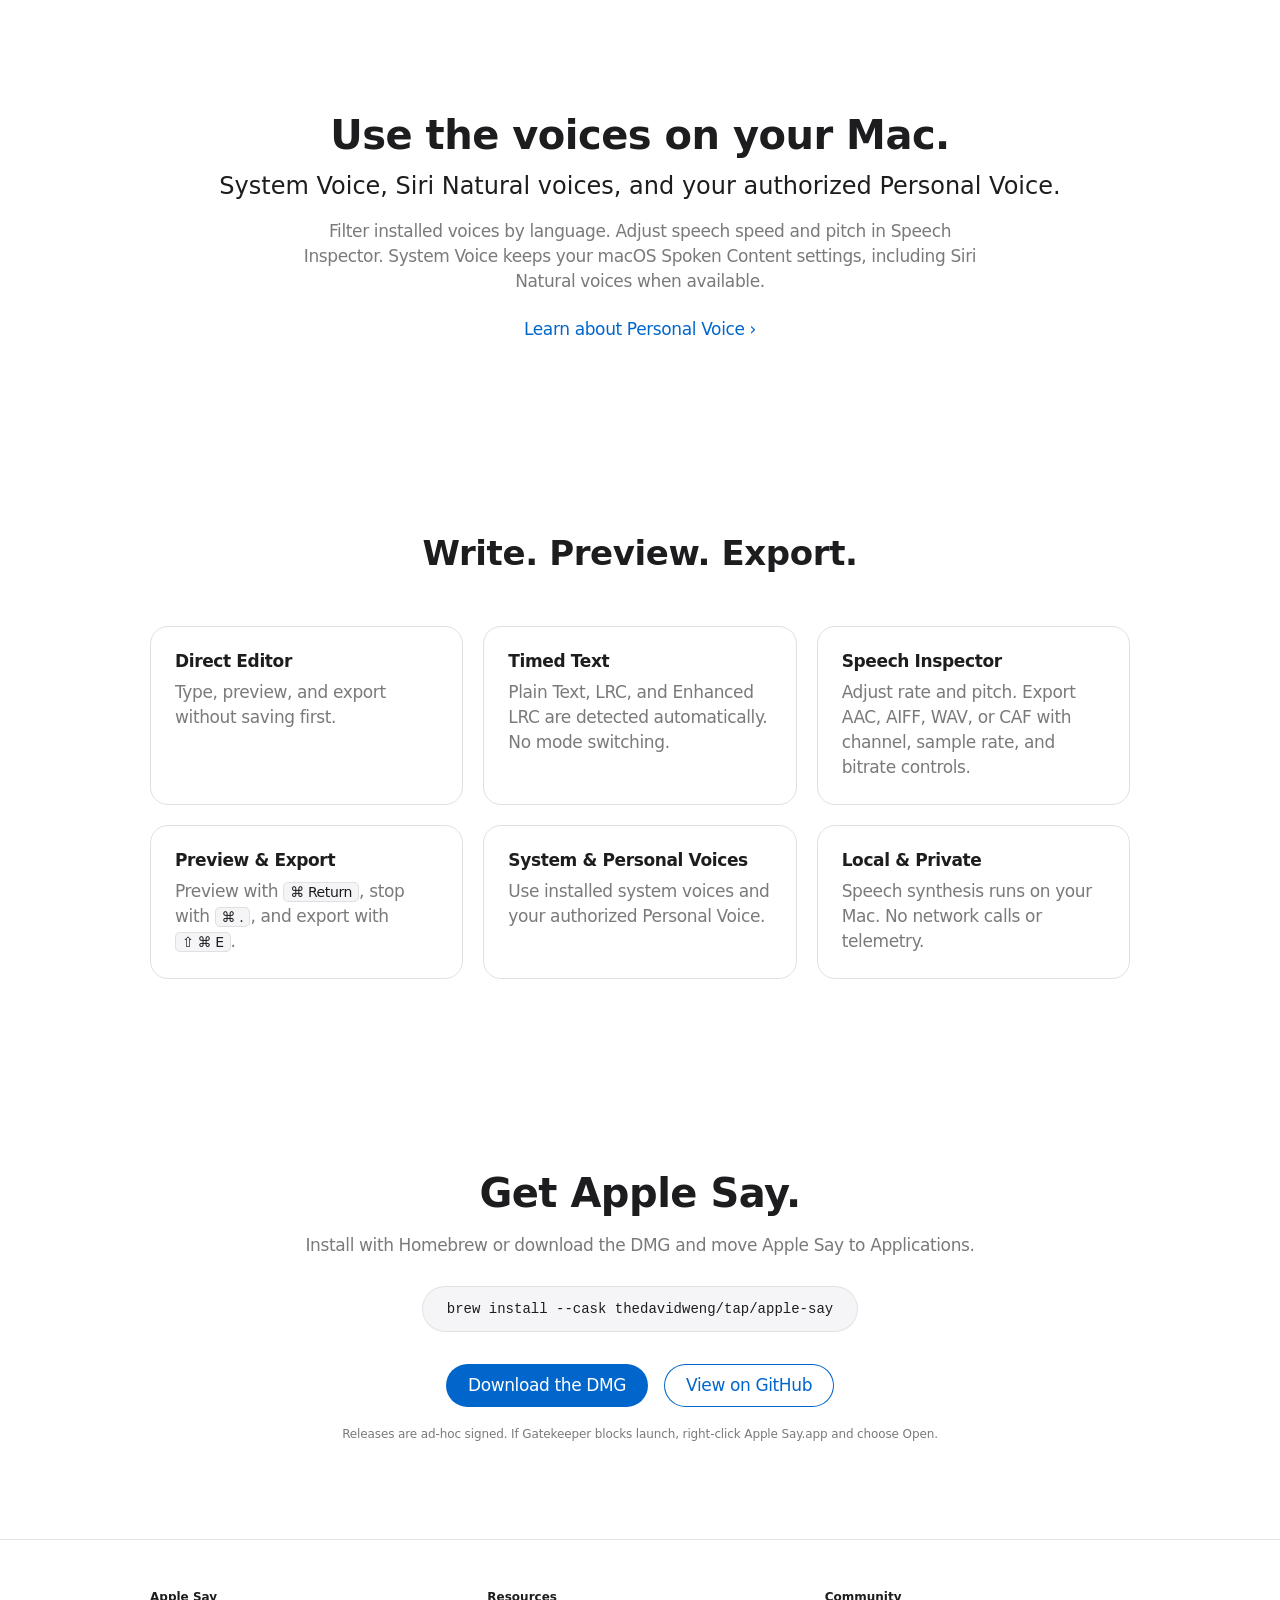
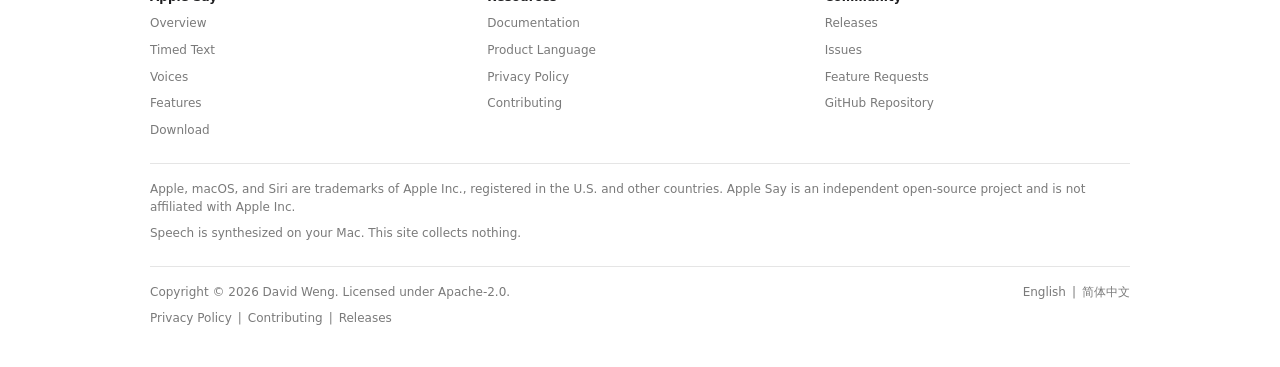
==== commit 8088ed8b: "fix: improve website accessibility and performance" ====
--- a/site/index.html
+++ b/site/index.html
@@ -9,21 +9,21 @@
 <meta name="color-scheme" content="light dark" />
 <link rel="icon" type="image/png" href="assets/favicon.png" />
 <link rel="stylesheet" href="assets/site.css" />
-<link rel="canonical" href="https://thedavidweng.github.io/apple-say/" />
-<link rel="alternate" hreflang="en" href="https://thedavidweng.github.io/apple-say/" />
-<link rel="alternate" hreflang="zh-Hans" href="https://thedavidweng.github.io/apple-say/zh/" />
-<link rel="alternate" hreflang="x-default" href="https://thedavidweng.github.io/apple-say/" />
+<link rel="canonical" href="https://apple-say.blahaj.uk/" />
+<link rel="alternate" hreflang="en" href="https://apple-say.blahaj.uk/" />
+<link rel="alternate" hreflang="zh-Hans" href="https://apple-say.blahaj.uk/zh/" />
+<link rel="alternate" hreflang="x-default" href="https://apple-say.blahaj.uk/" />
 <meta property="og:type" content="website" />
 <meta property="og:title" content="Apple Say" />
-<meta property="og:url" content="https://thedavidweng.github.io/apple-say/" />
-<meta property="og:image" content="https://thedavidweng.github.io/apple-say/assets/og-image.jpg" />
+<meta property="og:url" content="https://apple-say.blahaj.uk/" />
+<meta property="og:image" content="https://apple-say.blahaj.uk/assets/og-image.jpg" />
 <meta property="og:image:type" content="image/jpeg" />
 <meta property="og:image:width" content="1672" />
 <meta property="og:image:height" content="941" />
 <meta property="og:image:alt" content="Apple Say running on a MacBook and iPad" />
 <meta name="twitter:card" content="summary_large_image" />
 <meta name="twitter:title" content="Apple Say" />
-<meta name="twitter:image" content="https://thedavidweng.github.io/apple-say/assets/og-image.jpg" />
+<meta name="twitter:image" content="https://apple-say.blahaj.uk/assets/og-image.jpg" />
 <meta name="twitter:image:alt" content="Apple Say running on a MacBook and iPad" />
 </head>
 <body>
@@ -56,6 +56,7 @@
   </div>
 </div>
 
+<main>
 <!-- Hero -->
 <section class="hero" id="overview">
   <div class="hero-stage-wrap">
@@ -74,7 +75,7 @@
     <p class="hero-desc">Apple Say is a native macOS app for speech synthesis and timed text. Write, preview, and export Plain Text, LRC, and Enhanced LRC with system voices. Fully local and free.</p>
     <div class="cta-row">
       <a class="btn btn-primary" href="https://github.com/thedavidweng/apple-say/releases/latest">Download for Mac</a>
-      <a class="btn btn-ghost" href="https://github.com/thedavidweng/apple-say#readme">Learn more</a>
+      <a class="btn btn-ghost" href="https://github.com/thedavidweng/apple-say#readme" aria-label="Learn more about Apple Say">Apple Say user guide</a>
     </div>
     <p class="fine-print muted">Free and open source · Requires macOS 14 Sonoma or later</p>
   </div>
@@ -151,10 +152,11 @@
 </section>
 
 <!-- Footer -->
+</main>
 <footer>
   <div class="cols">
     <div>
-      <h4>Apple Say</h4>
+      <h2>Apple Say</h2>
       <ul>
         <li><a href="#overview">Overview</a></li>
         <li><a href="#timed-text">Timed Text</a></li>
@@ -164,7 +166,7 @@
       </ul>
     </div>
     <div>
-      <h4>Resources</h4>
+      <h2>Resources</h2>
       <ul>
         <li><a href="https://github.com/thedavidweng/apple-say#readme">Documentation</a></li>
         <li><a href="https://github.com/thedavidweng/apple-say/blob/main/CONTEXT.md">Product Language</a></li>
@@ -173,7 +175,7 @@
       </ul>
     </div>
     <div>
-      <h4>Community</h4>
+      <h2>Community</h2>
       <ul>
         <li><a href="https://github.com/thedavidweng/apple-say/releases">Releases</a></li>
         <li><a href="https://github.com/thedavidweng/apple-say/issues">Issues</a></li>
--- a/site/assets/site.css
+++ b/site/assets/site.css
@@ -220,7 +220,7 @@
 .hero-replay[hidden] { display: none; }
 .hero-replay:hover { background: rgba(255, 255, 255, 0.22); }
 /* Until site.js plays the intro, the shot and copy wait offstage. */
-.js .hero:not(.is-done) .hero-shot, .js .hero:not(.is-done) .hero-meta > * { opacity: 0; }
+.js .hero:not(.is-done) .hero-shot { opacity: 0; }
 @supports (animation-timeline: view()) {
   .hero-stage-wrap {
     animation: hero-recede linear both;
@@ -295,7 +295,7 @@
   max-width: 980px; margin: 0 auto;
   display: grid; grid-template-columns: repeat(3, 1fr); gap: 32px;
 }
-footer h4 { font-size: 12px; font-weight: 600; line-height: 1.5; letter-spacing: 0; color: var(--fg); }
+footer h2 { font-size: 12px; font-weight: 600; line-height: 1.5; letter-spacing: 0; color: var(--fg); }
 footer ul { list-style: none; margin-top: 4px; }
 footer li { margin-top: 8px; }
 footer li a { color: var(--fg-secondary); text-decoration: none; font-size: 12px; line-height: 1.5; letter-spacing: 0; }
